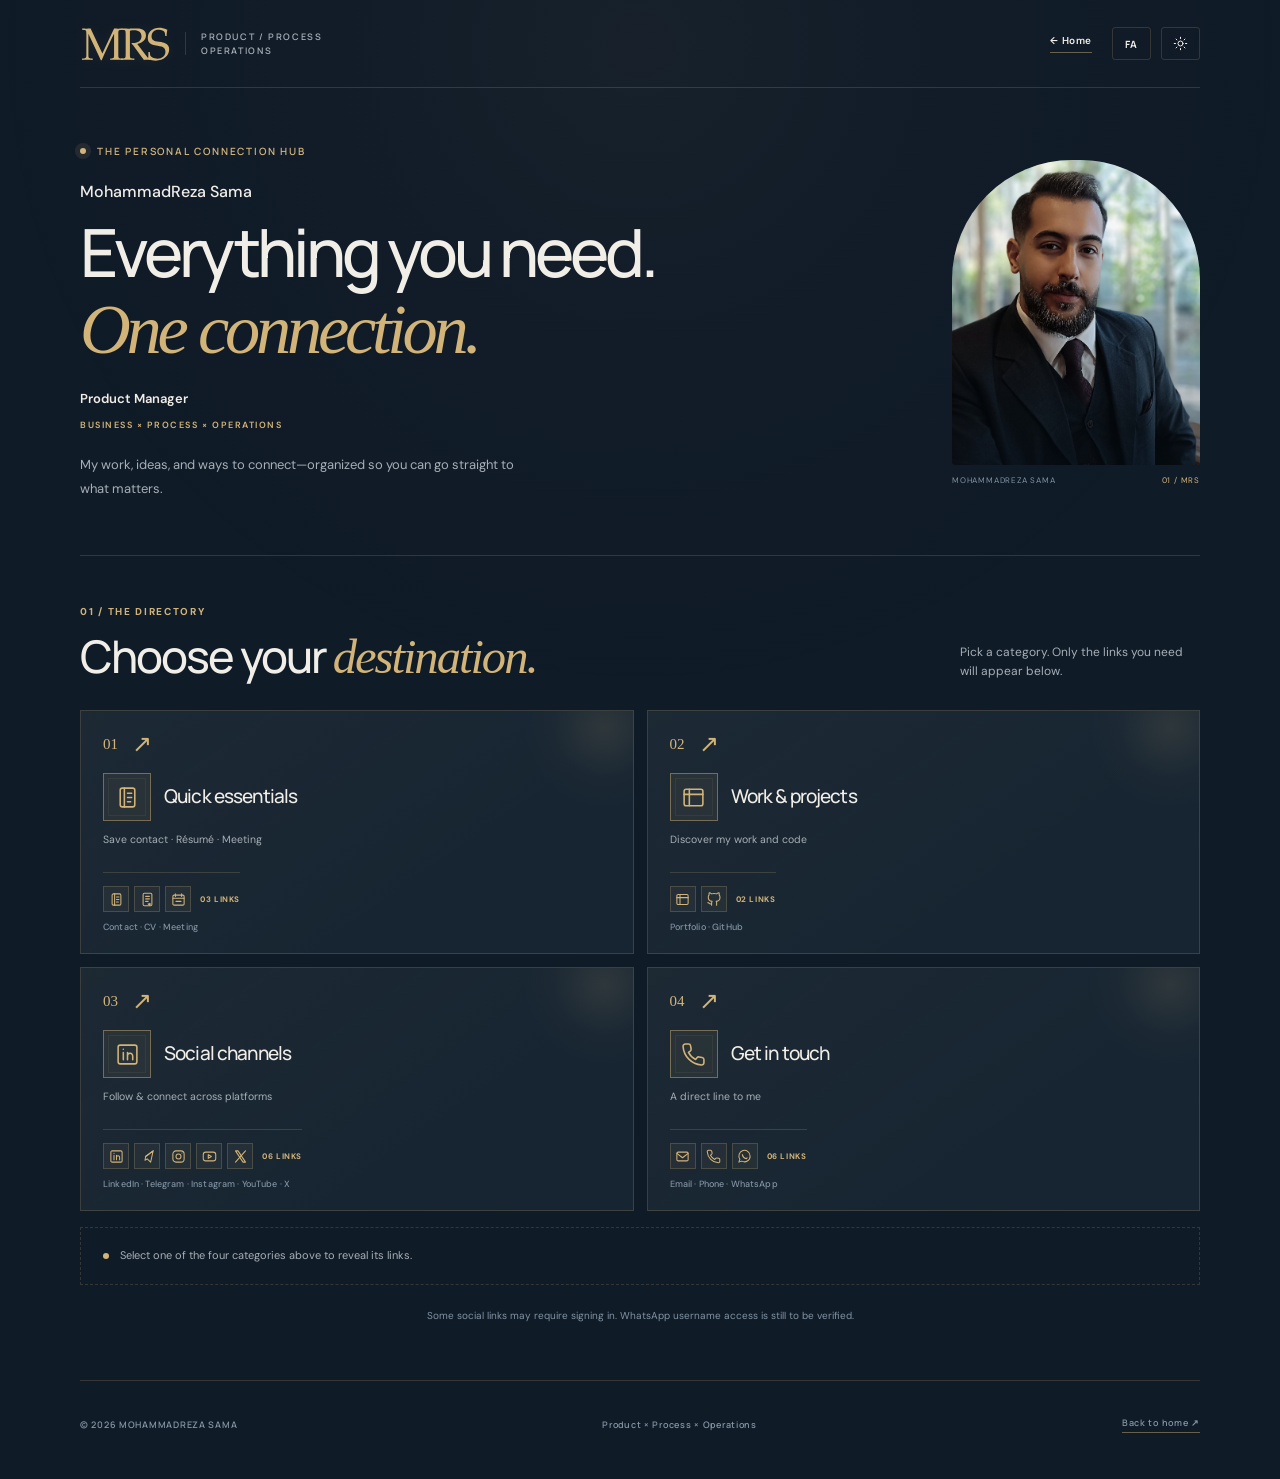
==== links/index.html @ 8475ebc2 "Keep contact directory at /links and route portfolio button to /portfolio/" ====
<!doctype html>
<html lang="en" dir="ltr">
<head>
  <meta charset="utf-8">
  <meta name="viewport" content="width=device-width, initial-scale=1">
  <meta name="theme-color" content="#101b28">
  <meta name="description" content="MohammadReza Sama — Product Manager. A considered place to connect, explore projects, and find my channels.">
  <meta property="og:type" content="website">
  <meta property="og:title" content="MohammadReza Sama — Connect">
  <meta property="og:description" content="Product Manager · Business × Process × Operations">
  <meta property="og:image" content="https://mxowl.github.io/portrait.jpg">
  <title>MohammadReza Sama — Connect</title>
  <link rel="icon" type="image/svg+xml" href="../favicon.svg">
  <link rel="preconnect" href="https://fonts.googleapis.com">
  <link rel="preconnect" href="https://fonts.gstatic.com" crossorigin>
  <link href="https://fonts.googleapis.com/css2?family=DM+Sans:wght@400;500;600;700&family=Manrope:wght@400;500;600;700;800&family=Vazirmatn:wght@400;500;600;700&display=swap" rel="stylesheet">
  <style>
    :root {
      --bg:#101b28;--surface:#172532;--raised:#1c2d3b;--ink:#f1eee7;
      --muted:#a6afb7;--subtle:#8293a2;--gold:#d3b478;--gold-bright:#f0d39c;
      --line:rgba(211,180,120,.19);--line-strong:rgba(211,180,120,.46);
      --shadow:0 35px 90px rgba(0,0,0,.31);
      color-scheme:dark;
    }
    html[data-theme="light"] {
      --bg:#f2eee5;--surface:#f9f7f1;--raised:#fffdf8;--ink:#202e3a;
      --muted:#617080;--subtle:#75818c;--gold:#9e7639;--gold-bright:#765522;
      --line:rgba(70,58,39,.15);--line-strong:rgba(111,82,42,.45);
      --shadow:0 25px 75px rgba(30,35,40,.10);
      color-scheme:light;
    }
    *,*::before,*::after{box-sizing:border-box}
    html{scroll-behavior:smooth}
    body{margin:0;background:var(--bg);color:var(--ink);font-family:"DM Sans",Arial,sans-serif;min-height:100vh;-webkit-font-smoothing:antialiased}
    button{font:inherit}
    button:focus-visible,a:focus-visible{outline:2px solid var(--gold);outline-offset:4px}
    button{-webkit-tap-highlight-color:transparent}
    a{color:inherit}
    ::selection{background:var(--gold);color:var(--bg)}
    .world{position:relative;min-height:100vh;padding:42px 20px 44px;overflow:hidden;isolation:isolate}
    .world::before{content:"";position:absolute;z-index:-2;top:-620px;left:50%;transform:translateX(-50%);width:1350px;height:1350px;border-radius:50%;background:radial-gradient(circle,rgba(211,180,120,.09) 0%,rgba(211,180,120,.028) 28%,transparent 68%);pointer-events:none}
    .world::after{content:"";position:absolute;z-index:-1;top:0;inset-inline:0;height:720px;pointer-events:none;background:linear-gradient(90deg,transparent calc(50% - 430px),var(--line) calc(50% - 430px),transparent calc(50% - 429px),transparent calc(50% + 429px),var(--line) calc(50% + 430px),transparent calc(50% + 431px));opacity:.55}
    .frame{width:min(100%,510px);margin:0 auto}
    .topline{display:flex;align-items:center;justify-content:space-between;min-height:44px;margin-bottom:28px}
    .mark{display:inline-flex;align-items:center;gap:11px;text-decoration:none}
    .mark img{width:74px;height:36px;object-fit:contain;object-position:left center;filter:drop-shadow(0 1px 6px rgba(211,180,120,.09))}
    .mark .divider{height:20px;width:1px;background:var(--line-strong)}
    .mark .descriptor{font:700 9px/1.5 "Manrope",sans-serif;letter-spacing:.18em;color:var(--muted);white-space:nowrap}
    .controls{display:flex;gap:7px;align-items:center}
    .control{border:1px solid var(--line);border-radius:999px;background:var(--surface);color:var(--ink);height:33px;min-width:41px;padding:0 11px;font:700 10px "Manrope",sans-serif;letter-spacing:.03em;cursor:pointer;transition:border-color .2s,transform .2s}
    .control:hover{border-color:var(--line-strong);transform:translateY(-1px)}
    .control svg{display:block;margin:auto}
    .hero{position:relative;text-align:center;border:1px solid var(--line);border-radius:20px 20px 4px 4px;padding:35px 26px 31px;background:linear-gradient(145deg,rgba(211,180,120,.07),transparent 52%),var(--surface);box-shadow:var(--shadow);overflow:hidden}
    .hero::before,.hero::after{content:"";position:absolute;top:20px;width:18px;height:18px;border-top:1px solid var(--line-strong)}
    .hero::before{left:20px;border-left:1px solid var(--line-strong)}
    .hero::after{right:20px;border-right:1px solid var(--line-strong)}
    .portrait-outer{width:100px;height:111px;padding:4px;border:1px solid var(--line-strong);border-radius:52px 52px 9px 9px;margin:0 auto 20px;position:relative}
    .portrait-outer::after{content:"";position:absolute;inset:-9px;border-radius:58px 58px 15px 15px;border:1px solid rgba(211,180,120,.09);pointer-events:none}
    .portrait{display:block;width:100%;height:100%;border-radius:48px 48px 6px 6px;object-fit:cover;object-position:50% 29%;background:#25323b}
    .eyebrow{color:var(--gold);letter-spacing:.24em;font:700 9px "Manrope",sans-serif;text-transform:uppercase;margin:0 0 10px}
    h1{font:600 clamp(25px,5.8vw,32px)/1.25 "Manrope",sans-serif;letter-spacing:-.052em;margin:0;overflow-wrap:anywhere}
    .role{font:600 12px "Manrope",sans-serif;color:var(--gold);letter-spacing:.04em;margin:9px 0 14px}
    .signature{color:var(--muted);font:600 9px "Manrope",sans-serif;letter-spacing:.16em;text-transform:uppercase;margin:0}
    .hero-line{width:46px;height:1px;background:var(--gold);opacity:.8;margin:24px auto 17px}
    .intro{margin:0 auto;max-width:330px;font-size:12px;line-height:1.8;color:var(--muted)}
    .meta{display:flex;align-items:center;justify-content:center;gap:8px;color:var(--subtle);font:600 9px "Manrope",sans-serif;letter-spacing:.13em;text-transform:uppercase;margin:20px 0 0}
    .meta .dot{width:5px;height:5px;border-radius:50%;background:var(--gold)}
    .links-area{padding-top:22px}
    .section{margin-top:23px}
    .section-head{display:flex;align-items:center;gap:13px;margin:0 0 13px}
    .section-index{font:700 10px "Manrope",sans-serif;color:var(--gold);letter-spacing:.1em}
    .section-label{font:700 10px "Manrope",sans-serif;letter-spacing:.18em;text-transform:uppercase;color:var(--muted);white-space:nowrap}
    .section-head::after{content:"";height:1px;background:var(--line);flex:1}
    .stack{display:grid;gap:9px}
    .link-card{width:100%;border:1px solid var(--line);background:var(--surface);color:var(--ink);display:flex;align-items:center;gap:13px;text-align:left;min-height:72px;padding:13px 16px;border-radius:9px;cursor:pointer;position:relative;transition:transform .22s,border-color .22s,background .22s,box-shadow .22s}
    .link-card:hover{transform:translateY(-2px);border-color:var(--line-strong);background:var(--raised);box-shadow:0 8px 22px rgba(0,0,0,.1)}
    .link-card:active{transform:translateY(0)}
    .link-card.primary{border-color:var(--line-strong);background:linear-gradient(90deg,rgba(211,180,120,.095),transparent 70%),var(--surface)}
    .icon-well{flex:0 0 41px;width:41px;height:41px;display:grid;place-items:center;border-radius:9px;border:1px solid var(--line);color:var(--gold);background:rgba(211,180,120,.035)}
    .icon-well svg{width:20px;height:20px;stroke:currentColor;fill:none;stroke-width:1.7;stroke-linecap:round;stroke-linejoin:round}
    .link-copy{display:flex;flex-direction:column;align-items:flex-start;min-width:0;gap:4px;flex:1}
    .link-title{font:650 13px "Manrope",sans-serif;letter-spacing:-.01em}
    .link-subtitle{font-size:10px;line-height:1.3;color:var(--subtle)}
    .link-tail{display:flex;gap:8px;align-items:center;color:var(--gold);flex-shrink:0}
    .pending{font:700 8px "Manrope",sans-serif;letter-spacing:.10em;color:var(--subtle);text-transform:uppercase}
    .arr{font-size:19px;line-height:1;font-weight:400;opacity:.75}
    .note{padding:19px 16px 0;text-align:center;color:var(--subtle);font-size:10px;line-height:1.8}
    .note b{color:var(--gold);font-weight:600}
    footer{margin-top:30px;display:flex;align-items:center;justify-content:center;gap:11px;text-align:center;color:var(--subtle);font:600 9px "Manrope",sans-serif;letter-spacing:.08em}
    footer::before,footer::after{content:"";height:1px;background:var(--line);width:36px}
    .toast{position:fixed;z-index:20;bottom:22px;left:50%;transform:translate(-50%,20px);opacity:0;pointer-events:none;border:1px solid var(--line-strong);border-radius:12px;background:var(--raised);color:var(--ink);padding:14px 19px;box-shadow:var(--shadow);font-size:12px;max-width:min(90vw,390px);text-align:center;transition:opacity .22s,transform .22s}
    .toast.show{opacity:1;transform:translate(-50%,0)}
    html[dir="rtl"] body{font-family:"Vazirmatn",Tahoma,sans-serif}
    html[dir="rtl"] h1,html[dir="rtl"] .link-title,html[dir="rtl"] .role{font-family:"Vazirmatn",Tahoma,sans-serif;letter-spacing:0}
    html[dir="rtl"] .link-card{text-align:right}
    html[dir="rtl"] .link-copy{align-items:flex-start}
    html[dir="rtl"] .signature,html[dir="rtl"] .eyebrow{direction:ltr}
    html[dir="rtl"] .link-subtitle{font-family:"Vazirmatn",Tahoma,sans-serif}
    html[dir="rtl"] .mark img{object-position:right center}

    /* Quick actions: native accessible dialogs, matching the original visual system */
    .modal{border:1px solid var(--line-strong);border-radius:18px;background:var(--surface);color:var(--ink);padding:0;width:min(94vw,440px);box-shadow:var(--shadow);max-height:min(92vh,760px);overflow:auto}
    .modal::backdrop{background:rgba(4,10,16,.73);backdrop-filter:blur(6px)}
    .modal-inner{padding:26px}
    .modal-head{display:flex;align-items:start;justify-content:space-between;gap:12px;margin-bottom:10px}
    .modal h2{font:600 22px/1.2 "Manrope",sans-serif;letter-spacing:-.035em;margin:0}
    .modal-sub{color:var(--muted);font-size:12px;line-height:1.7;margin:8px 0 20px}
    .modal-close{width:31px;height:31px;border:1px solid var(--line);background:var(--raised);color:var(--ink);font-size:20px;border-radius:50%;cursor:pointer;display:grid;place-items:center}
    .download-option{display:flex;justify-content:space-between;align-items:center;gap:12px;padding:16px 17px;border:1px solid var(--line);background:var(--raised);border-radius:10px;color:var(--ink);text-decoration:none;font-size:13px;font-weight:600;margin:10px 0}
    .download-option:hover{border-color:var(--line-strong)}
    .download-option span{color:var(--gold);font-size:20px}
    .request-form{display:grid;gap:14px}
    .form-field{display:grid;gap:6px}
    .form-field label{font-size:11px;color:var(--muted);font-weight:600}
    .form-field input,.form-field textarea{font:inherit;font-size:13px;color:var(--ink);background:var(--raised);border:1px solid var(--line);border-radius:9px;padding:12px;outline:none;width:100%}
    .form-field input:focus,.form-field textarea:focus{border-color:var(--line-strong)}
    .form-field textarea{resize:vertical;min-height:80px}
    .form-field input::placeholder,.form-field textarea::placeholder{color:var(--subtle);opacity:.75}
    .request-submit{display:flex;align-items:center;justify-content:center;gap:8px;min-height:46px;background:var(--gold);color:#101b28;border:0;border-radius:9px;font:700 12px "Manrope",sans-serif;cursor:pointer}
    .request-submit:hover{background:var(--gold-bright)}
    .modal-note{color:var(--subtle);font-size:10px;line-height:1.7;margin:12px 0 0}
    html[dir="rtl"] .modal h2,html[dir="rtl"] .request-submit{font-family:"Vazirmatn",Tahoma,sans-serif}
    html[dir="rtl"] .form-field input,html[dir="rtl"] .form-field textarea{font-family:"Vazirmatn",Tahoma,sans-serif}

    @media (max-width:540px){
      .world{padding:22px 15px 30px}
      .topline{margin-bottom:20px}
      .mark img{width:62px}
      .mark .descriptor{font-size:8px}
      .hero{padding:33px 17px 28px}
      .link-card{padding:12px 13px;min-height:70px}
      .link-tail{gap:5px}
      .pending{font-size:7px}
      .world::after{display:none}
    }
    @media (prefers-reduced-motion:reduce){
      *,*::before,*::after{animation:none!important;transition:none!important;scroll-behavior:auto!important}
    }

    /* MRS 02 — portfolio-aligned editorial layout */
    :root{--serif:Georgia,"Times New Roman",serif}
    html{scroll-padding-top:24px}
    .world{min-height:100vh;padding:0 32px 30px;overflow:visible;background:var(--bg)}
    .world::before{position:fixed;top:-680px;width:1450px;height:1450px;opacity:.45}
    .world::after{display:none}
    .frame{width:min(100%,1120px);margin:auto}
    .topline{height:88px;border-bottom:1px solid var(--line);margin:0;display:flex;align-items:center;gap:15px}
    .mark{gap:15px}
    .mark img{width:90px;height:43px}
    .mark .divider{height:23px;background:var(--line)}
    .mark .descriptor{font-size:9px;letter-spacing:.18em;line-height:1.5;font-weight:600}
    .top-actions{display:flex;align-items:center;gap:20px;margin-inline-start:auto}
    .back-link{font:600 10px "DM Sans",sans-serif;letter-spacing:.06em;text-decoration:none;border-bottom:1px solid var(--line-strong);padding-bottom:5px;transition:color .2s}
    .back-link:hover{color:var(--gold)}
    .controls{gap:10px}
    .control{border-radius:3px;background:transparent;height:33px;min-width:39px}
    .hero{border:0;border-bottom:1px solid var(--line);box-shadow:none;border-radius:0;background:transparent;padding:56px 0 55px;display:grid;grid-template-columns:minmax(0,1fr) 248px;gap:8%;align-items:center;text-align:start;overflow:visible;position:relative}
    .hero::before,.hero::after{display:none}
    .hero-copy{min-width:0}
    .hero .eyebrow{display:flex;align-items:center;gap:11px;margin:0 0 23px;letter-spacing:.18em;font-weight:600;font-size:10px}
    .hero .eyebrow:before{content:"";width:6px;height:6px;border-radius:50%;background:var(--gold);box-shadow:0 0 0 5px rgba(211,180,120,.10)}
    .hero-name{font:500 16px/1.4 "DM Sans",sans-serif;color:var(--ink);margin:0 0 12px}
    .hero h1{font:500 clamp(42px,5.2vw,70px)/1.1 "Manrope",sans-serif;letter-spacing:-.06em;max-width:750px;margin:0}
    .hero h1 span,.hero h1 em{display:block}
    .hero h1 em{font:400 italic clamp(43px,5.5vw,74px)/1.12 var(--serif);letter-spacing:-.06em;color:var(--gold);margin-top:1px}
    .hero .role{font:600 13px "DM Sans",sans-serif;letter-spacing:0;color:var(--ink);margin:22px 0 12px}
    .hero .signature{font:600 9px "DM Sans",sans-serif;letter-spacing:.17em;color:var(--gold);margin:0}
    .hero .intro{font-size:13px;line-height:1.8;margin:22px 0 0;max-width:445px;color:var(--muted)}
    .hero .meta,.hero-line{display:none}
    .hero-picture{position:relative;width:248px;margin:0;align-self:center}
    .hero-picture .portrait-frame{height:305px;width:100%;border-radius:120px 120px 3px 3px;overflow:hidden;position:relative;background:#243340}
    .hero-picture .portrait{width:100%;height:100%;border-radius:0;object-fit:cover;object-position:50% 32%;filter:saturate(.65)}
    .hero-picture .portrait-frame::after{content:"";position:absolute;inset:0;background:linear-gradient(to bottom,transparent 55%,rgba(7,17,27,.48))}
    .hero-caption{display:flex;justify-content:space-between;align-items:center;gap:8px;font-size:8px;color:var(--subtle);margin-top:10px;letter-spacing:.1em}
    .hero-caption span:last-child{color:var(--gold)}
    .directory-top{display:flex;align-items:end;justify-content:space-between;gap:20px;padding-top:49px;padding-bottom:25px}
    .directory-kicker{font:700 10px "DM Sans",sans-serif;letter-spacing:.17em;color:var(--gold);margin:0 0 11px}
    .directory-title{font:500 clamp(29px,3.6vw,45px)/1.1 "Manrope",sans-serif;letter-spacing:-.045em;margin:0}
    .directory-title em{font:400 italic 1.08em var(--serif);color:var(--gold)}
    .directory-help{font-size:12px;line-height:1.65;margin:0 0 3px;max-width:240px;color:var(--muted)}
    .category-grid{display:grid;grid-template-columns:repeat(2,minmax(0,1fr));gap:13px}
    .category-card{background:var(--surface);color:var(--ink);border:1px solid var(--line);padding:24px 24px 21px;text-align:start;cursor:pointer;min-width:0;min-height:142px;position:relative;display:flex;flex-direction:column;justify-content:space-between;transition:background .2s,border-color .2s,transform .2s}
    .category-card:hover{border-color:var(--line-strong);transform:translateY(-2px)}
    .category-card[aria-expanded="true"]{border-color:var(--gold);background:linear-gradient(115deg,rgba(211,180,120,.09),transparent 80%),var(--surface)}
    .category-card::after{content:"";position:absolute;bottom:0;inset-inline-start:0;width:0;height:2px;background:var(--gold);transition:width .24s}
    .category-card:hover::after,.category-card[aria-expanded="true"]::after{width:100%}
    .category-top{display:flex;align-items:center;justify-content:space-between;gap:14px}
    .category-number{font:500 15px var(--serif);color:var(--gold)}
    .category-arrow{font:400 24px var(--serif);color:var(--gold);line-height:1;transition:transform .2s}
    .category-card[aria-expanded="true"] .category-arrow{transform:rotate(45deg)}
    .category-name{display:block;font:500 22px/1.3 "Manrope",sans-serif;letter-spacing:-.045em;margin-top:15px}
    .category-bottom{display:flex;align-items:center;justify-content:space-between;gap:10px;margin-top:8px}
    .category-desc{font-size:11px;color:var(--muted);line-height:1.5}
    .category-count{font:700 9px "DM Sans",sans-serif;white-space:nowrap;color:var(--gold);letter-spacing:.08em}
    .links-area{padding:0;scroll-margin-top:16px}
    .selection-placeholder{margin-top:16px;padding:19px 22px;border:1px dashed var(--line);display:flex;gap:11px;align-items:center;color:var(--muted);font-size:11px;line-height:1.6}
    .selection-placeholder i{width:6px;height:6px;flex:none;background:var(--gold);border-radius:50%}
    .open-section{animation:sectionRise .28s ease both;border:1px solid var(--line-strong);margin-top:16px;background:var(--surface);padding:28px 30px 30px}
    .open-section-head{display:flex;align-items:center;justify-content:space-between;gap:15px;padding-bottom:20px;margin-bottom:18px;border-bottom:1px solid var(--line)}
    .open-section-kicker{font:600 9px "DM Sans",sans-serif;letter-spacing:.2em;color:var(--gold);margin:0 0 8px}
    .open-section-title{font:500 26px/1.25 "Manrope",sans-serif;letter-spacing:-.04em;margin:0}
    .open-section-count{font-size:10px;color:var(--muted);white-space:nowrap}
    .stack{display:grid;grid-template-columns:repeat(2,minmax(0,1fr));gap:9px}
    .link-card{min-height:70px;background:var(--bg);border-color:var(--line);border-radius:0;padding:13px 15px}
    .link-card:hover{background:var(--raised)}
    .link-card.primary{background:linear-gradient(95deg,rgba(211,180,120,.11),transparent 78%),var(--bg)}
    .icon-well{width:36px;height:36px;flex-basis:36px;border-radius:0;background:transparent}
    .icon-well svg{width:18px;height:18px}
    .link-title{font-size:12px;line-height:1.4;overflow-wrap:anywhere}
    .link-subtitle{font-size:10px;overflow-wrap:anywhere}
    .link-tail .pending{display:none}
    .link-tail .arr{font-size:20px}
    .note{padding:22px 0 0;max-width:530px;margin:0 auto;text-align:center;font-size:10px}
    footer{padding:35px 0 16px;border-top:1px solid var(--line);margin-top:55px;justify-content:space-between;font-size:9px}
    footer::before,footer::after{display:none}
    footer a{text-decoration:none;border-bottom:1px solid var(--line-strong);padding-bottom:3px}
    @keyframes sectionRise{from{opacity:.35;transform:translateY(9px)}to{opacity:1;transform:translateY(0)}}
    html[dir="rtl"] .hero,html[dir="rtl"] .category-card,html[dir="rtl"] .link-card{text-align:start}
    html[dir="rtl"] .hero h1,html[dir="rtl"] .category-name,html[dir="rtl"] .directory-title,html[dir="rtl"] .open-section-title{font-family:"Vazirmatn",Tahoma,sans-serif;letter-spacing:0}
    html[dir="rtl"] .hero h1 em,html[dir="rtl"] .directory-title em{font-style:normal;font-family:"Vazirmatn",Tahoma,sans-serif}
    html[dir="rtl"] .hero-name{font-family:"DM Sans",Arial,sans-serif}
    html[dir="rtl"] .category-card{text-align:right}
    @media(max-width:820px){
      .world{padding-inline:24px}
      .hero{grid-template-columns:minmax(0,1fr) 205px;gap:30px}
      .hero-picture{width:205px}
      .hero-picture .portrait-frame{height:258px}
      .hero h1{font-size:48px}
      .hero h1 em{font-size:50px}
      .category-card{min-height:140px;padding:20px}
      .directory-top{padding-top:38px}
    }
    @media(max-width:600px){
      .world{padding:0 18px 22px}
      .topline{height:70px;gap:8px}
      .mark{gap:9px}
      .mark img{width:68px;height:34px}
      .mark .divider{height:19px}
      .mark .descriptor{font-size:7px}
      .top-actions{gap:10px}
      .back-link{font-size:9px;max-width:78px;text-align:end;line-height:1.5}
      .controls{gap:6px}
      .control{height:31px;min-width:32px;padding:0 6px;font-size:9px}
      .hero{padding:36px 0 31px;grid-template-columns:minmax(0,1fr) 115px;gap:18px;align-items:center}
      .hero-picture{width:115px}
      .hero-picture .portrait-frame{height:153px;border-radius:60px 60px 2px 2px}
      .hero-caption{display:none}
      .hero .eyebrow{font-size:8px;letter-spacing:.1em;margin-bottom:13px}
      .hero-name{font-size:12px;letter-spacing:-.02em;margin-bottom:11px;overflow-wrap:anywhere}
      .hero h1{font-size:clamp(26px,6.9vw,38px);line-height:1.18;letter-spacing:-.055em}
      .hero h1 em{font-size:clamp(27px,7vw,39px);line-height:1.15}
      .hero .role{font-size:11px;margin:15px 0 9px}
      .hero .signature{font-size:8px;line-height:1.7;letter-spacing:.075em}
      .hero .intro{font-size:11px;line-height:1.6;margin-top:12px}
      .directory-top{padding-top:30px;padding-bottom:18px;display:block}
      .directory-title{font-size:30px}
      .directory-help{max-width:none;margin-top:10px;font-size:11px}
      .category-grid{gap:9px}
      .category-card{min-height:127px;padding:14px 13px 15px}
      .category-name{font-size:16px;line-height:1.45;letter-spacing:-.035em;margin-top:12px}
      .category-desc{font-size:9px;line-height:1.5}
      .category-count{font-size:8px}
      .category-number{font-size:13px}
      .category-arrow{font-size:21px}
      .category-bottom{align-items:end}
      .open-section{padding:19px 13px 15px}
      .open-section-head{padding-bottom:15px;margin-bottom:13px}
      .open-section-title{font-size:21px}
      .stack{grid-template-columns:1fr;gap:8px}
      .link-card{min-height:64px;padding:10px 11px;gap:11px}
      .icon-well{width:36px;flex-basis:36px}
      .link-title{font-size:11.5px}
      .link-subtitle{font-size:9.5px}
      footer{margin-top:30px;padding-top:24px;gap:10px;flex-wrap:wrap}
    }
    @media(max-width:355px){
      .hero{grid-template-columns:minmax(0,1fr) 90px;gap:10px}
      .hero-picture{width:90px}
      .hero-picture .portrait-frame{height:126px}
      .hero h1,.hero h1 em{font-size:25px}
      .mark .descriptor{display:none}
      .mark .divider{display:none}
      .category-card{padding:11px}
      .category-name{font-size:14px}
    }
    @media(prefers-reduced-motion:reduce){.open-section{animation:none}}

    /* Distinct category identities — illustrated hero glyph + recognizable platform glyphs */
    .category-card{
      min-height:244px;
      padding:21px 22px 19px;
      display:flex;
      justify-content:flex-start;
      gap:0;
      isolation:isolate;
      overflow:hidden;
      background:linear-gradient(145deg,rgba(211,180,120,.033),transparent 68%),var(--surface);
    }
    .category-card::before{
      content:"";position:absolute;z-index:-1;
      top:-66px;inset-inline-end:-54px;width:165px;height:165px;border-radius:50%;
      background:radial-gradient(circle,rgba(211,180,120,.12),rgba(211,180,120,.025) 43%,transparent 70%);
      pointer-events:none;
    }
    .category-card[aria-expanded="true"]{
      box-shadow:inset 0 0 0 1px rgba(211,180,120,.12);
    }
    .category-top{flex:none;align-items:center}
    .category-identity{display:flex;align-items:center;gap:13px;margin-top:17px;min-width:0}
    .category-feature-icon{
      display:grid;place-items:center;flex:0 0 48px;width:48px;height:48px;
      border:1px solid var(--line-strong);background:rgba(211,180,120,.07);
      color:var(--gold);position:relative;
      transition:transform .28s,background .28s;
    }
    .category-feature-icon::after{
      content:"";position:absolute;inset:4px;border:1px solid rgba(211,180,120,.075);
      pointer-events:none;
    }
    .category-feature-icon svg{width:25px;height:25px;display:block}
    .category-card:hover .category-feature-icon,
    .category-card[aria-expanded="true"] .category-feature-icon{
      transform:translateY(-2px);background:rgba(211,180,120,.13);
    }
    .category-name{margin:0;font-size:19px;line-height:1.36;min-width:0}
    .category-desc{
      display:block;font-size:10.5px;line-height:1.5;margin:11px 0 0;min-height:30px;
    }
    .category-bottom{
      border-top:1px solid var(--line);padding-top:13px;margin-top:auto;gap:9px;align-items:center;
    }
    .category-preview-strip{display:flex;align-items:center;gap:5px;flex-wrap:nowrap;min-width:0}
    .category-preview-logo{
      display:grid;place-items:center;flex:0 0 26px;width:26px;height:26px;
      color:var(--gold);background:rgba(211,180,120,.055);
      border:1px solid rgba(211,180,120,.22);
      transition:background .2s,transform .2s,border-color .2s;
    }
    .category-preview-logo svg{width:15px;height:15px;display:block}
    .category-card:hover .category-preview-logo{
      background:rgba(211,180,120,.10);border-color:rgba(211,180,120,.36);
    }
    .category-count{font:700 8px "DM Sans",sans-serif;letter-spacing:.08em;text-align:end;white-space:nowrap}
    .category-preview-names{
      display:block;margin-top:9px;color:var(--subtle);font:500 9px/1.45 "DM Sans",sans-serif;
      letter-spacing:.015em;min-height:13px;
    }
    html[dir="rtl"] .category-preview-names{font-family:"Vazirmatn",Tahoma,sans-serif;letter-spacing:0}
    @media(max-width:820px){
      .category-card{min-height:239px;padding:19px 18px}
      .category-identity{gap:10px;margin-top:14px}
      .category-feature-icon{flex-basis:43px;width:43px;height:43px}
      .category-feature-icon svg{width:23px;height:23px}
      .category-name{font-size:18px}
    }
    @media(max-width:600px){
      .category-card{min-height:254px;padding:14px 12px 13px}
      .category-identity{display:block;margin-top:13px}
      .category-feature-icon{width:37px;height:37px;flex-basis:37px}
      .category-feature-icon svg{width:20px;height:20px}
      .category-name{display:block;margin-top:10px;font-size:16px;line-height:1.35}
      .category-desc{font-size:9px;line-height:1.45;margin-top:7px;min-height:30px}
      .category-bottom{margin-top:auto;padding-top:11px;gap:4px;align-items:start;flex-direction:column}
      .category-preview-strip{gap:4px;max-width:100%}
      .category-preview-logo{flex-basis:21px;width:21px;height:21px}
      .category-preview-logo svg{width:13px;height:13px}
      .category-count{font-size:7px;white-space:nowrap}
      .category-preview-names{font-size:8px;line-height:1.45;margin-top:6px;min-height:23px}
    }
    @media(max-width:355px){
      .category-card{padding:12px 9px;min-height:256px}
      .category-name{font-size:14px}
      .category-preview-logo{flex-basis:19px;width:19px;height:19px}
      .category-preview-logo svg{width:12px;height:12px}
      .category-preview-strip{gap:3px}
      .category-preview-names{font-size:7.5px}
    }

  </style>
</head>
<body>

<div class="world">
  <div class="frame">
    <header class="topline">
      <div class="mark" aria-label="MRS identity">
        <img src="../monogram.svg" alt="MRS" width="90" height="43">
        <span class="divider" aria-hidden="true"></span>
        <span class="descriptor">PRODUCT / PROCESS<br>OPERATIONS</span>
      </div>
      <div class="top-actions">
        <a class="back-link" href="../" data-en="← Home" data-fa="← صفحه اصلی">← Home</a>
        <div class="controls">
          <button class="control" id="language" type="button" aria-label="Switch language">FA</button>
          <button class="control" id="theme" type="button" aria-label="Switch appearance">
            <svg id="theme-icon" width="15" height="15" viewBox="0 0 24 24" stroke="currentColor" stroke-width="1.6" fill="none" stroke-linecap="round" stroke-linejoin="round" aria-hidden="true"><circle cx="12" cy="12" r="4"/><path d="M12 2v2m0 16v2M4.9 4.9l1.4 1.4m11.4 11.4 1.4 1.4M2 12h2m16 0h2M4.9 19.1l1.4-1.4M17.7 6.3l1.4-1.4"/></svg>
          </button>
        </div>
      </div>
    </header>

    <main id="main">
      <section class="hero" aria-labelledby="headline">
        <div class="hero-copy">
          <p class="eyebrow" data-en="THE PERSONAL CONNECTION HUB" data-fa="درگاه ارتباطی شخصی">THE PERSONAL CONNECTION HUB</p>
          <p class="hero-name" dir="ltr">MohammadReza Sama</p>
          <h1 id="headline">
            <span data-en="Everything you need." data-fa="همه مسیرها،">Everything you need.</span>
            <em data-en="One connection." data-fa="در یک نقطه.">One connection.</em>
          </h1>
          <p class="role" dir="ltr">Product Manager</p>
          <p class="signature" dir="ltr">BUSINESS × PROCESS × OPERATIONS</p>
          <p class="intro" data-en="My work, ideas, and ways to connect—organized so you can go straight to what matters." data-fa="کارها، ایده‌ها و راه‌های ارتباطی من؛ مرتب و دسته‌بندی‌شده تا مستقیم به چیزی برسی که دنبالش هستی.">My work, ideas, and ways to connect—organized so you can go straight to what matters.</p>
        </div>
        <figure class="hero-picture">
          <div class="portrait-frame"><img class="portrait" src="../portrait.jpg" alt="MohammadReza Sama" width="248" height="305"></div>
          <figcaption class="hero-caption"><span>MOHAMMADREZA SAMA</span><span>01 / MRS</span></figcaption>
        </figure>
      </section>

      <section class="directory" aria-labelledby="directory-title">
        <div class="directory-top">
          <div>
            <p class="directory-kicker" data-en="01 / THE DIRECTORY" data-fa="۰۱ / فهرست ارتباطات">01 / THE DIRECTORY</p>
            <h2 id="directory-title" class="directory-title"><span data-en="Choose your" data-fa="مسیر دلخواهت را">Choose your</span> <em data-en="destination." data-fa="انتخاب کن.">destination.</em></h2>
          </div>
          <p class="directory-help" data-en="Pick a category. Only the links you need will appear below." data-fa="یکی از دسته‌ها را انتخاب کن؛ فقط لینک‌های همان بخش پایین نمایش داده می‌شوند.">Pick a category. Only the links you need will appear below.</p>
        </div>
        <nav id="category-nav" class="category-grid" aria-label="Link categories"></nav>
        <div class="links-area" id="link-groups" aria-live="polite"></div>
      </section>

      <p class="note" data-en="Some social links may require signing in. WhatsApp username access is still to be verified." data-fa="بعضی شبکه‌ها ممکن است نیاز به ورود داشته باشند. فعال‌بودن لینک نام کاربری واتساپ هنوز نیازمند تأیید است.">Some social links may require signing in. WhatsApp username access is still to be verified.</p>
    </main>

    <footer>
      <span dir="ltr">© 2026 MOHAMMADREZA SAMA</span>
      <span data-en="Product × Process × Operations" data-fa="محصول × فرآیند × عملیات">Product × Process × Operations</span>
      <a href="../" data-en="Back to home ↗" data-fa="بازگشت به خانه ↗">Back to home ↗</a>
    </footer>
  </div>
</div>

<dialog class="modal" id="resume-dialog" aria-labelledby="resume-title">
  <div class="modal-inner">
    <div class="modal-head">
      <h2 id="resume-title" data-en="Choose your résumé" data-fa="انتخاب رزومه">Choose your résumé</h2>
      <form method="dialog"><button class="modal-close" aria-label="Close" type="submit">×</button></form>
    </div>
    <p class="modal-sub" data-en="Select the language you prefer. Both files are PDFs from my portfolio." data-fa="زبان دلخواه را انتخاب کن. هر دو فایل PDF از پورتفولیوی من هستند.">Select the language you prefer. Both files are PDFs from my portfolio.</p>
    <a class="download-option" href="../resume-en.pdf" download="MohammadReza-Sama-Resume-EN.pdf"><span>English résumé · PDF</span><span aria-hidden="true">↓</span></a>
    <a class="download-option" href="../resume-fa.pdf" download="MohammadReza-Sama-Resume-FA.pdf"><span>رزومه فارسی · PDF</span><span aria-hidden="true">↓</span></a>
  </div>
</dialog>

<dialog class="modal" id="meeting-dialog" aria-labelledby="meeting-title">
  <div class="modal-inner">
    <div class="modal-head">
      <h2 id="meeting-title" data-en="Request a meeting" data-fa="درخواست جلسه">Request a meeting</h2>
      <form method="dialog"><button class="modal-close" aria-label="Close" type="submit">×</button></form>
    </div>
    <p class="modal-sub" data-en="Share a few details and I'll receive your request by email. This is not an instant booking." data-fa="چند مورد کوتاه را وارد کن تا درخواست از طریق ایمیل ارسال شود. این فرم رزرو قطعی نیست.">Share a few details and I'll receive your request by email. This is not an instant booking.</p>
    <form id="meeting-form" class="request-form">
      <div class="form-field">
        <label for="meeting-name" data-en="Your name *" data-fa="نام شما *">Your name *</label>
        <input id="meeting-name" name="name" type="text" autocomplete="name" maxlength="120" required>
      </div>
      <div class="form-field">
        <label for="meeting-email" data-en="Email address *" data-fa="آدرس ایمیل *">Email address *</label>
        <input id="meeting-email" name="email" type="email" autocomplete="email" maxlength="180" required>
      </div>
      <div class="form-field">
        <label for="meeting-time" data-en="Preferred time & time zone (optional)" data-fa="زمان و منطقه زمانی پیشنهادی (اختیاری)">Preferred time & time zone (optional)</label>
        <input id="meeting-time" name="time" type="text" maxlength="150" placeholder="e.g. Tuesday 15:00 — Tehran time">
      </div>
      <div class="form-field">
        <label for="meeting-purpose" data-en="What would you like to discuss? (optional)" data-fa="موضوع گفتگو چیست؟ (اختیاری)">What would you like to discuss? (optional)</label>
        <textarea id="meeting-purpose" name="purpose" maxlength="1200"></textarea>
      </div>
      <button class="request-submit" type="submit" data-en="Open email draft ↗" data-fa="باز کردن پیش‌نویس ایمیل ↗">Open email draft ↗</button>
    </form>
    <p class="modal-note" data-en="No information is saved on this website. Please send the email in your mail app to complete the request." data-fa="هیچ داده‌ای در این سایت ذخیره نمی‌شود. برای ثبت درخواست، ایمیل آماده‌شده را در برنامه ایمیلت ارسال کن.">No information is saved on this website. Please send the email in your mail app to complete the request.</p>
  </div>
</dialog>

<div class="toast" id="toast" role="status" aria-live="polite"></div>
<script>
(function () {
  "use strict";

  // Edit ONLY these values later. Empty strings intentionally mean "not connected".
  const destinations = {
    portfolio: "https://mxowl.github.io/portfolio/",
    linkedin: "https://www.linkedin.com/in/mohammadreza-samavatian-045bb0238",
    telegram: "https://t.me/mxowl",
    telegram2: "https://t.me/MohammadRezaSama",
    instagram: "https://www.instagram.com/mxowl/",
    youtube: "https://www.youtube.com/@mxowl1",
    github: "https://github.com/mxowl",
    x: "https://x.com/mxowl1",
    email: "mailto:mrezasmvt@gmail.com",
    email2: "mailto:mrezasama8@gmail.com",
    phone: "tel:+989109912311",
    phone2: "tel:+989024402129",
    phone3: "tel:+989037588008",
    whatsapp: "https://wa.me/Mxowl"
  };

  // Inline vector icons: no external icon libraries or tracking scripts.
  const icons = {
    contact: '<rect x="5" y="3" width="14" height="18" rx="2"/><path d="M9 3v18M12 8h4M12 12h4M12 16h3"/>',
    resume: '<rect x="5" y="2" width="14" height="20" rx="2"/><path d="M9 7h6M9 11h6M9 15h4M15 18v3m0 0-2-2m2 2 2-2"/>',
    calendar: '<rect x="3" y="5" width="18" height="16" rx="2"/><path d="M7 3v4m10-4v4M3 10h18m-13 5h8"/>',
        portfolio: '<rect x="3" y="4" width="18" height="16" rx="2"/><path d="M3 9h18M8 4v16"/>',
    linkedin: '<rect x="3" y="3" width="18" height="18" rx="2"/><path d="M8 10v7M8 7v.01M12 17v-7M12 13c0-2 5-4 5 1v3"/>',
    telegram: '<path d="m21 3-4 18-5.5-5.2L8 18l1-6 12-9Z"/><path d="m9 12 12-9"/>',
    instagram: '<rect x="3" y="3" width="18" height="18" rx="5"/><circle cx="12" cy="12" r="4"/><path d="M17.5 6.5h.01"/>',
    youtube: '<rect x="2" y="5" width="20" height="14" rx="4"/><path d="m10 9 5 3-5 3z"/>',
    github: '<path d="M9 19c-4 1-4-2-6-2m14 4v-3.7a3 3 0 0 0-.8-2.3c3-.3 6.2-1.5 6.2-6.8A5.3 5.3 0 0 0 21 4.5a5 5 0 0 0-.1-3.2S19.7 1 17 3a15 15 0 0 0-8 0C6.3 1 5.1 1.3 5.1 1.3A5 5 0 0 0 5 4.5a5.3 5.3 0 0 0-1.4 3.7c0 5.3 3.2 6.5 6.2 6.8A3 3 0 0 0 9 17.3V21"/>',
    email: '<rect x="3" y="5" width="18" height="14" rx="2"/><path d="m3 7 9 7 9-7"/>',
    phone: '<path d="M22 16.8v3a2.2 2.2 0 0 1-2.4 2.2A19 19 0 0 1 2 4.4 2.2 2.2 0 0 1 4.2 2h3a2 2 0 0 1 2 1.7l.5 3a2 2 0 0 1-.6 1.8L7.2 10a15 15 0 0 0 6.8 6.8l1.5-1.9a2 2 0 0 1 1.8-.6l3 .5a2 2 0 0 1 1.7 2Z"/>',
    whatsapp: '<path d="M21 11.5a9 9 0 0 1-13.3 7.9L3 21l1.6-4.7A9 9 0 1 1 21 11.5Z"/><path d="M8.5 9c.6 3.2 3.3 5.8 6.5 6.5l1.2-1.3"/>',
    x: '<path d="M4 3h4l12 18h-4z"/><path d="M20 3 4 21"/>'
  };

  const groups = [
    { number:"01", en:"Your essentials", fa:"دسترسی‌های کاربردی", links:[
      {key:"saveContact", icon:"contact", action:"contact", en:"Save My Contact", fa:"ذخیره مخاطب", subEn:"Add my details to your phone", subFa:"ذخیره اطلاعات تماس در گوشی", primary:true},
      {key:"getResume", icon:"resume", action:"resume", en:"Download Resume", fa:"دانلود رزومه", subEn:"English & Persian · PDF", subFa:"فارسی و انگلیسی · PDF"},
      {key:"requestMeeting", icon:"calendar", action:"meeting", en:"Request a Meeting", fa:"درخواست جلسه", subEn:"Send a meeting request by email", subFa:"ارسال درخواست جلسه از طریق ایمیل"}
    ]},
    { number:"02", en:"Explore", fa:"آشنایی بیشتر", links:[
      {key:"portfolio", en:"Portfolio & Projects", fa:"پورتفولیو و پروژه‌ها", subEn:"mxowl.github.io/portfolio/", subFa:"mxowl.github.io/portfolio/", primary:true},
      {key:"github", en:"GitHub", fa:"گیت‌هاب", subEn:"github.com/mxowl", subFa:"github.com/mxowl"}
    ]},
    { number:"03", en:"Follow", fa:"شبکه‌های اجتماعی", links:[
      {key:"linkedin", en:"LinkedIn", fa:"لینکدین", subEn:"Professional profile", subFa:"پروفایل حرفه‌ای"},
      {key:"telegram", en:"Telegram · @mxowl", fa:"تلگرام · @mxowl", subEn:"t.me/mxowl", subFa:"t.me/mxowl"},
      {key:"telegram2", icon:"telegram", en:"Telegram · @MohammadRezaSama", fa:"تلگرام · @MohammadRezaSama", subEn:"t.me/MohammadRezaSama", subFa:"t.me/MohammadRezaSama"},
      {key:"instagram", en:"Instagram · @mxowl", fa:"اینستاگرام · @mxowl", subEn:"instagram.com/mxowl", subFa:"instagram.com/mxowl"},
      {key:"youtube", en:"YouTube · @mxowl1", fa:"یوتیوب · @mxowl1", subEn:"youtube.com/@mxowl1", subFa:"youtube.com/@mxowl1"},
      {key:"x", en:"X / Twitter · @mxowl1", fa:"ایکس (توییتر) · @mxowl1", subEn:"x.com/mxowl1", subFa:"x.com/mxowl1"}
    ]},
    { number:"04", en:"Reach out", fa:"راه‌های تماس", links:[
      {key:"email", en:"Email · Primary", fa:"ایمیل اصلی", subEn:"mrezasmvt@gmail.com", subFa:"mrezasmvt@gmail.com"},
      {key:"email2", icon:"email", en:"Email · Alternative", fa:"ایمیل دوم", subEn:"mrezasama8@gmail.com", subFa:"mrezasama8@gmail.com"},
      {key:"phone", en:"Phone · 01", fa:"تلفن ۱", subEn:"+98 910 991 2311", subFa:"+98 910 991 2311"},
      {key:"phone2", icon:"phone", en:"Phone · 02", fa:"تلفن ۲", subEn:"+98 902 440 2129", subFa:"+98 902 440 2129"},
      {key:"phone3", icon:"phone", en:"Phone · 03", fa:"تلفن ۳", subEn:"+98 903 758 8008", subFa:"+98 903 758 8008"},
      {key:"whatsapp", en:"WhatsApp · Mxowl", fa:"واتساپ · Mxowl", subEn:"Username link · verify account", subFa:"لینک نام کاربری · نیازمند تأیید", requiresVerification:true}
    ]}
  ];


  const categoryDetails = [
    {
      slug:"essentials", en:"Quick essentials", fa:"ابزارهای کاربردی",
      descEn:"Save contact · Résumé · Meeting", descFa:"مخاطب · رزومه · جلسه",
      heroIcon:"contact", previewIcons:["contact","resume","calendar"],
      previewEn:"Contact · CV · Meeting", previewFa:"مخاطب · رزومه · جلسه"
    },
    {
      slug:"work", en:"Work & projects", fa:"کارها و پروژه‌ها",
      descEn:"Discover my work and code", descFa:"پروژه‌ها و تجربه‌های من",
      heroIcon:"portfolio", previewIcons:["portfolio","github"],
      previewEn:"Portfolio · GitHub", previewFa:"پورتفولیو · گیت‌هاب"
    },
    {
      slug:"social", en:"Social channels", fa:"شبکه‌های اجتماعی",
      descEn:"Follow & connect across platforms", descFa:"ارتباط در شبکه‌های اجتماعی",
      heroIcon:"linkedin", previewIcons:["linkedin","telegram","instagram","youtube","x"],
      previewEn:"LinkedIn · Telegram · Instagram · YouTube · X",
      previewFa:"لینکدین · تلگرام · اینستاگرام · یوتیوب · X"
    },
    {
      slug:"contact", en:"Get in touch", fa:"راه‌های تماس",
      descEn:"A direct line to me", descFa:"ارتباط مستقیم با من",
      heroIcon:"phone", previewIcons:["email","phone","whatsapp"],
      previewEn:"Email · Phone · WhatsApp", previewFa:"ایمیل · تلفن · واتساپ"
    }
  ];
  const initialSlug = window.location.hash.replace(/^#/, "");
  let activeCategory = categoryDetails.findIndex(function (d) { return d.slug === initialSlug; });
  if (activeCategory < 0) activeCategory = null;
  const navNode = document.getElementById("category-nav");

  const root = document.documentElement;
  const groupsNode = document.getElementById("link-groups");
  const languageButton = document.getElementById("language");
  const themeButton = document.getElementById("theme");
  const themeIcon = document.getElementById("theme-icon");
  const toast = document.getElementById("toast");
  const resumeDialog = document.getElementById("resume-dialog");
  const meetingDialog = document.getElementById("meeting-dialog");
  const meetingForm = document.getElementById("meeting-form");
  let toastHide;

  function readPreference(key, fallback) {
    try { return localStorage.getItem(key) || fallback; } catch (_) { return fallback; }
  }
  function savePreference(key, value) {
    try { localStorage.setItem(key, value); } catch (_) {}
  }

  let language = readPreference("mrs-links-language", "en") === "fa" ? "fa" : "en";
  let theme = readPreference("mrs-links-theme", "dark") === "light" ? "light" : "dark";

  function showToast(message) {
    clearTimeout(toastHide);
    toast.textContent = message;
    toast.classList.add("show");
    toastHide = setTimeout(function () { toast.classList.remove("show"); }, 2700);
  }

  function safeDestination(value) {
    if (typeof value !== "string" || !value.trim()) return "";
    const url = value.trim();
    if (/^(https?:\/\/|mailto:|tel:)/i.test(url)) return url;
    return "";
  }

  function makeLink(item) {
    const card = document.createElement("button");
    const url = item.action ? "" : safeDestination(destinations[item.key]);
    card.type = "button";
    card.className = "link-card" + (item.primary ? " primary" : "");
    card.setAttribute("aria-label", item[language === "fa" ? "fa" : "en"]);
    card.innerHTML = '<span class="icon-well" aria-hidden="true"><svg viewBox="0 0 24 24">' + icons[item.icon || item.key] + '</svg></span>' +
      '<span class="link-copy"><span class="link-title"></span><span class="link-subtitle"></span></span>' +
      '<span class="link-tail"><span class="pending"></span><span class="arr" aria-hidden="true">↗</span></span>';

    card.querySelector(".link-title").textContent = language === "fa" ? item.fa : item.en;
    card.querySelector(".link-subtitle").textContent = language === "fa" ? item.subFa : item.subEn;
    card.querySelector(".pending").textContent = item.action
      ? (language === "fa" ? "انتخاب" : "OPEN")
      : item.requiresVerification
      ? (language === "fa" ? "بررسی" : "CHECK")
      : (url ? (language === "fa" ? "باز کردن" : "OPEN") : (language === "fa" ? "به‌زودی" : "SOON"));
    card.addEventListener("click", function () {
      if (item.action === "contact") {
        const download = document.createElement("a");
        download.href = "./MohammadReza-Sama.vcf";
        download.download = "MohammadReza-Sama.vcf";
        document.body.append(download);
        download.click();
        download.remove();
        return;
      }
      if (item.action === "resume") {
        resumeDialog.showModal();
        return;
      }
      if (item.action === "meeting") {
        meetingDialog.showModal();
        return;
      }
      if (!url) {
        showToast(language === "fa" ? "این مسیر هنوز فعال نشده؛ به‌زودی اضافه می‌شود." : "This link isn't connected yet. Coming soon.");
        return;
      }
      if (/^https?:\/\//i.test(url)) {
        window.open(url, "_blank", "noopener,noreferrer");
      } else {
        window.location.href = url;
      }
    });
    return card;
  }

  function render() {
    root.lang = language;
    root.dir = language === "fa" ? "rtl" : "ltr";
    root.dataset.theme = theme;
    document.querySelectorAll("[data-en][data-fa]").forEach(function (node) {
      node.textContent = node.getAttribute(language === "fa" ? "data-fa" : "data-en");
    });
    languageButton.textContent = language === "fa" ? "EN" : "FA";
    languageButton.setAttribute("aria-label", language === "fa" ? "Switch to English" : "تغییر زبان به فارسی");
    themeButton.setAttribute("aria-label", language === "fa" ? "تغییر حالت روشن و تاریک" : "Switch light and dark appearance");
    themeIcon.innerHTML = theme === "dark"
      ? '<circle cx="12" cy="12" r="4"/><path d="M12 2v2m0 16v2M4.9 4.9l1.4 1.4m11.4 11.4 1.4 1.4M2 12h2m16 0h2M4.9 19.1l1.4-1.4M17.7 6.3l1.4-1.4"/>'
      : '<path d="M20.7 13A9 9 0 0 1 11 3.3 9 9 0 1 0 20.7 13Z"/>';


    renderDirectory();
  }

  function renderDirectory() {
    navNode.replaceChildren();
    groupsNode.replaceChildren();

    groups.forEach(function (group, index) {
      const details = categoryDetails[index];
      const expanded = activeCategory === index;
      const card = document.createElement("button");
      card.type = "button";
      card.className = "category-card";
      card.setAttribute("aria-expanded", String(expanded));
      card.setAttribute("aria-controls", "link-groups");
      card.setAttribute("aria-label", (language === "fa" ? details.fa : details.en) + " — " + group.links.length);
      const top = document.createElement("span");
      top.className = "category-top";
      const number = document.createElement("span");
      number.className = "category-number";
      number.textContent = group.number;
      const arrow = document.createElement("span");
      arrow.className = "category-arrow";
      arrow.setAttribute("aria-hidden", "true");
      arrow.textContent = "↗";
      top.append(number, arrow);

      const identity = document.createElement("span");
      identity.className = "category-identity";
      const feature = document.createElement("span");
      feature.className = "category-feature-icon";
      feature.setAttribute("aria-hidden", "true");
      feature.innerHTML = '<svg viewBox="0 0 24 24" fill="none" stroke="currentColor" stroke-width="1.5" stroke-linecap="round" stroke-linejoin="round">' + icons[details.heroIcon] + '</svg>';
      const name = document.createElement("span");
      name.className = "category-name";
      name.textContent = language === "fa" ? details.fa : details.en;
      identity.append(feature, name);

      const desc = document.createElement("span");
      desc.className = "category-desc";
      desc.textContent = language === "fa" ? details.descFa : details.descEn;

      const bottom = document.createElement("span");
      bottom.className = "category-bottom";
      const strip = document.createElement("span");
      strip.className = "category-preview-strip";
      strip.setAttribute("aria-hidden", "true");
      details.previewIcons.forEach(function (iconName) {
        const badge = document.createElement("span");
        badge.className = "category-preview-logo";
        badge.innerHTML = '<svg viewBox="0 0 24 24" fill="none" stroke="currentColor" stroke-width="1.65" stroke-linecap="round" stroke-linejoin="round">' + icons[iconName] + '</svg>';
        strip.append(badge);
      });
      const count = document.createElement("span");
      count.className = "category-count";
      count.textContent = ("0" + group.links.length).slice(-2) + (language === "fa" ? " لینک" : " LINKS");
      bottom.append(strip, count);

      const services = document.createElement("span");
      services.className = "category-preview-names";
      services.textContent = language === "fa" ? details.previewFa : details.previewEn;
      card.append(top, identity, desc, bottom, services);
      card.addEventListener("click", function () {
        activeCategory = activeCategory === index ? null : index;
        const hash = activeCategory === null ? "" : "#" + categoryDetails[activeCategory].slug;
        window.history.replaceState(null, "", window.location.pathname + window.location.search + hash);
        renderDirectory();
        if (activeCategory !== null) {
          const reduce = window.matchMedia("(prefers-reduced-motion: reduce)").matches;
          window.requestAnimationFrame(function () {
            groupsNode.scrollIntoView({ behavior: reduce ? "instant" : "smooth", block: "start" });
          });
        }
      });
      navNode.append(card);
    });

    if (activeCategory === null) {
      const hint = document.createElement("div");
      hint.className = "selection-placeholder";
      const dot = document.createElement("i");
      dot.setAttribute("aria-hidden", "true");
      const message = document.createElement("span");
      message.textContent = language === "fa"
        ? "برای مشاهده لینک‌ها، یکی از چهار دسته بالا را لمس کن."
        : "Select one of the four categories above to reveal its links.";
      hint.append(dot, message);
      groupsNode.append(hint);
      return;
    }

    const selected = groups[activeCategory];
    const details = categoryDetails[activeCategory];
    const panel = document.createElement("section");
    panel.className = "open-section";
    panel.id = "section-" + details.slug;
    panel.setAttribute("aria-labelledby", "active-category-title");
    const head = document.createElement("div");
    head.className = "open-section-head";
    const headingBox = document.createElement("div");
    const kicker = document.createElement("p");
    kicker.className = "open-section-kicker";
    kicker.textContent = selected.number + " / " + (language === "fa" ? "بخش انتخاب‌شده" : "SELECTED SECTION");
    const title = document.createElement("h3");
    title.id = "active-category-title";
    title.className = "open-section-title";
    title.textContent = language === "fa" ? details.fa : details.en;
    headingBox.append(kicker, title);
    const count = document.createElement("span");
    count.className = "open-section-count";
    count.textContent = selected.links.length + (language === "fa" ? " گزینه" : " links");
    head.append(headingBox, count);
    const stack = document.createElement("div");
    stack.className = "stack";
    selected.links.forEach(function (item) { stack.append(makeLink(item)); });
    panel.append(head, stack);
    groupsNode.append(panel);
  }

  meetingForm.addEventListener("submit", function (event) {
    event.preventDefault();
    if (!meetingForm.reportValidity()) return;
    const name = document.getElementById("meeting-name").value.trim();
    const fromEmail = document.getElementById("meeting-email").value.trim();
    const preferred = document.getElementById("meeting-time").value.trim();
    const purpose = document.getElementById("meeting-purpose").value.trim();
    const subject = "Meeting request — " + name;
    const body = [
      "Hello MohammadReza,",
      "",
      "I'd like to request a meeting.",
      "",
      "Name: " + name,
      "Email: " + fromEmail,
      "Preferred time / time zone: " + (preferred || "To be coordinated"),
      "Topic: " + (purpose || "To be discussed"),
      "",
      "Thank you."
    ].join("\n");
    const emailDraft = "mailto:mrezasmvt@gmail.com?subject=" + encodeURIComponent(subject)
      + "&body=" + encodeURIComponent(body);
    meetingDialog.close();
    window.location.href = emailDraft;
  });

  languageButton.addEventListener("click", function () {
    language = language === "en" ? "fa" : "en";
    savePreference("mrs-links-language", language);
    render();
  });
  themeButton.addEventListener("click", function () {
    theme = theme === "dark" ? "light" : "dark";
    savePreference("mrs-links-theme", theme);
    render();
  });
  render();
}());
</script>
</body>
</html>
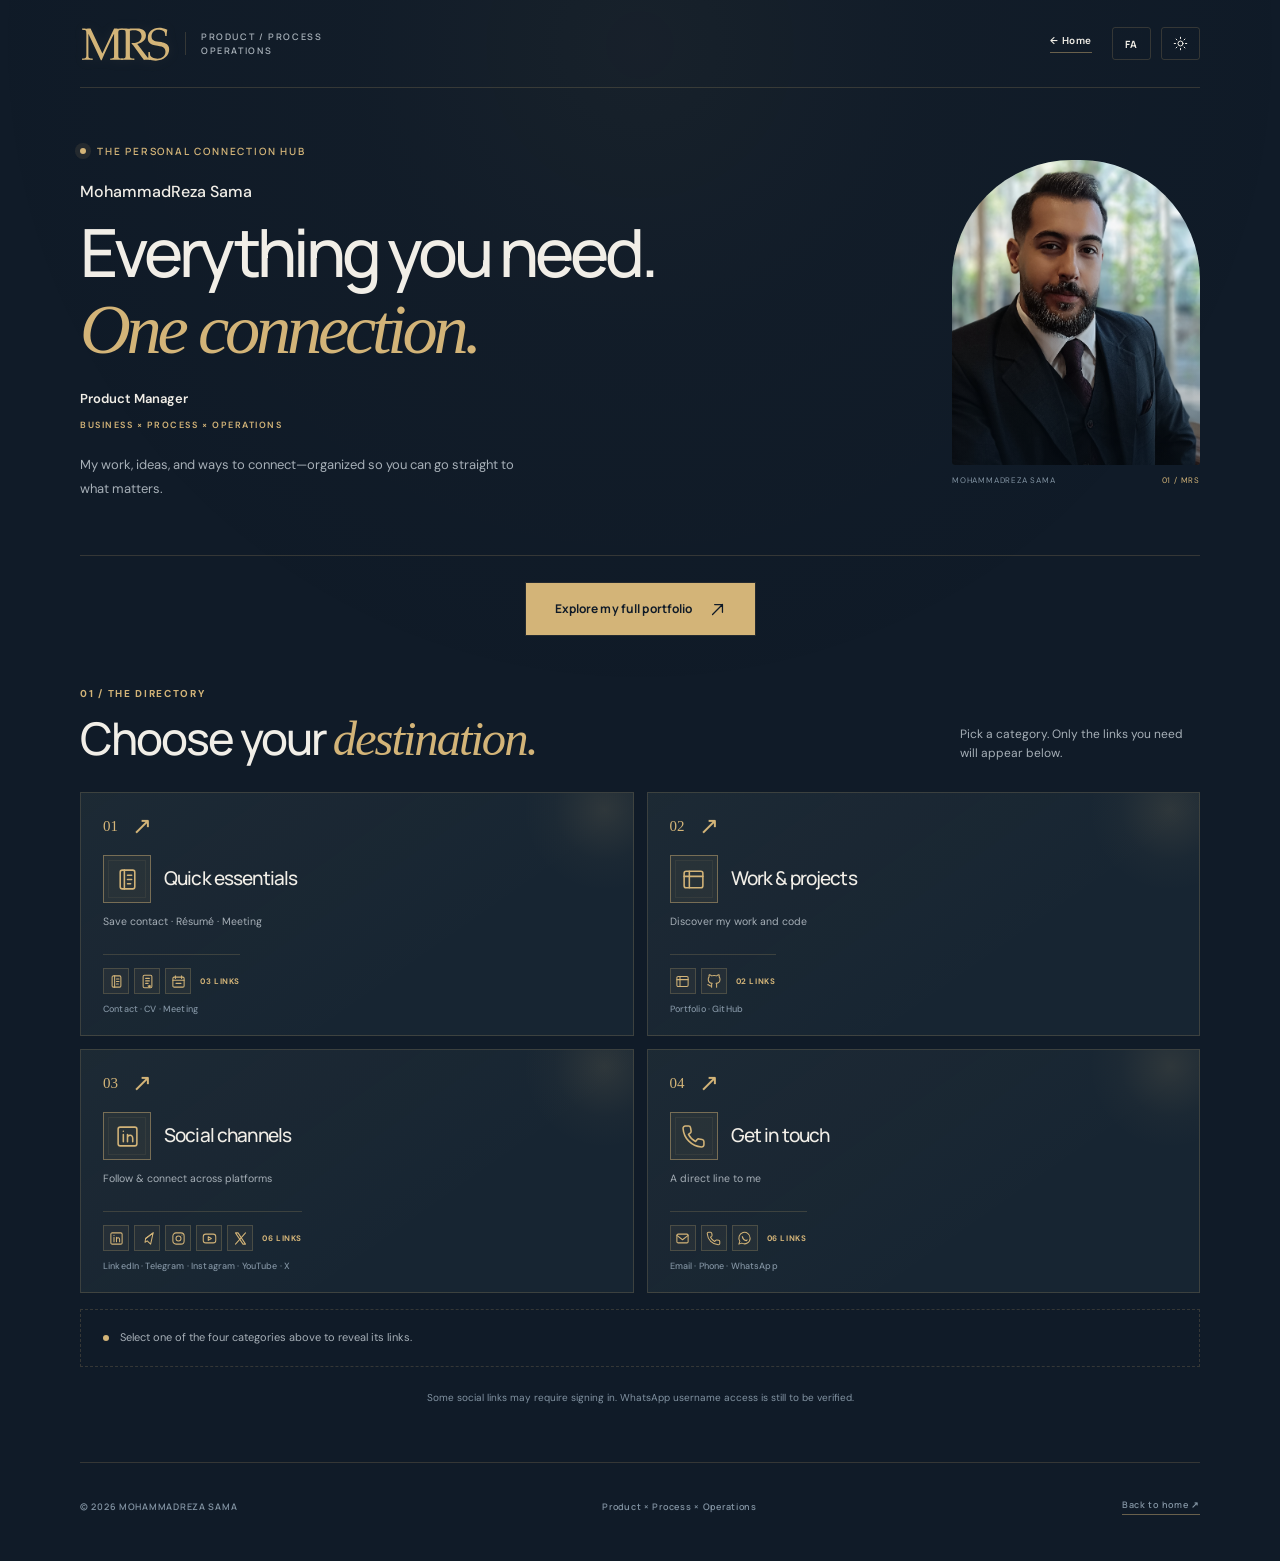
==== commit 7d942bd6: "Add gold portfolio CTA in highlighted gap before link directory" ====
--- a/links/index.html
+++ b/links/index.html
@@ -376,6 +376,34 @@
       .category-preview-names{font-size:7.5px}
     }
 
+
+    /* Highlighted portfolio CTA in the hero-to-directory transition */
+    .portfolio-bridge{display:flex;justify-content:center;align-items:center;padding:27px 0 3px}
+    .portfolio-bridge-action{
+      display:inline-flex;align-items:center;justify-content:center;gap:16px;
+      min-height:52px;padding:14px 28px;border:1px solid var(--gold);
+      background:var(--gold);color:#101b28;text-decoration:none;
+      font:700 12px/1.5 "Manrope",sans-serif;letter-spacing:.01em;
+      box-shadow:0 0 0 1px rgba(211,180,120,.1);
+      transition:transform .2s,box-shadow .2s,background .2s;
+      animation:portfolioGlow 3.8s ease-in-out infinite;
+    }
+    .portfolio-bridge-action:hover{
+      transform:translateY(-2px);background:#e7c990;
+      box-shadow:0 8px 27px rgba(211,180,120,.19);
+    }
+    .portfolio-bridge-action:focus-visible{outline:2px solid var(--gold);outline-offset:5px}
+    .portfolio-bridge-action svg{width:17px;height:17px;flex:none;stroke:currentColor}
+    @keyframes portfolioGlow{
+      0%,100%{box-shadow:0 0 0 0 rgba(211,180,120,.08)}
+      50%{box-shadow:0 0 0 7px rgba(211,180,120,.12)}
+    }
+    html[dir="rtl"] .portfolio-bridge-action{font-family:"Vazirmatn",Tahoma,sans-serif}
+    @media(max-width:600px){
+      .portfolio-bridge{padding:20px 0 0}
+      .portfolio-bridge-action{min-height:46px;padding:12px 19px;font-size:11px;gap:12px}
+    }
+    @media(prefers-reduced-motion:reduce){.portfolio-bridge-action{animation:none}}
   </style>
 </head>
 <body>
@@ -417,6 +445,13 @@
           <figcaption class="hero-caption"><span>MOHAMMADREZA SAMA</span><span>01 / MRS</span></figcaption>
         </figure>
       </section>
+
+      <div class="portfolio-bridge">
+        <a class="portfolio-bridge-action" href="../portfolio/">
+          <span data-en="Explore my full portfolio" data-fa="مشاهده پورتفولیوی کامل">Explore my full portfolio</span>
+          <svg viewBox="0 0 24 24" fill="none" stroke-width="1.8" stroke-linecap="round" stroke-linejoin="round" aria-hidden="true"><path d="M5 19 19 5M8 5h11v11"/></svg>
+        </a>
+      </div>
 
       <section class="directory" aria-labelledby="directory-title">
         <div class="directory-top">
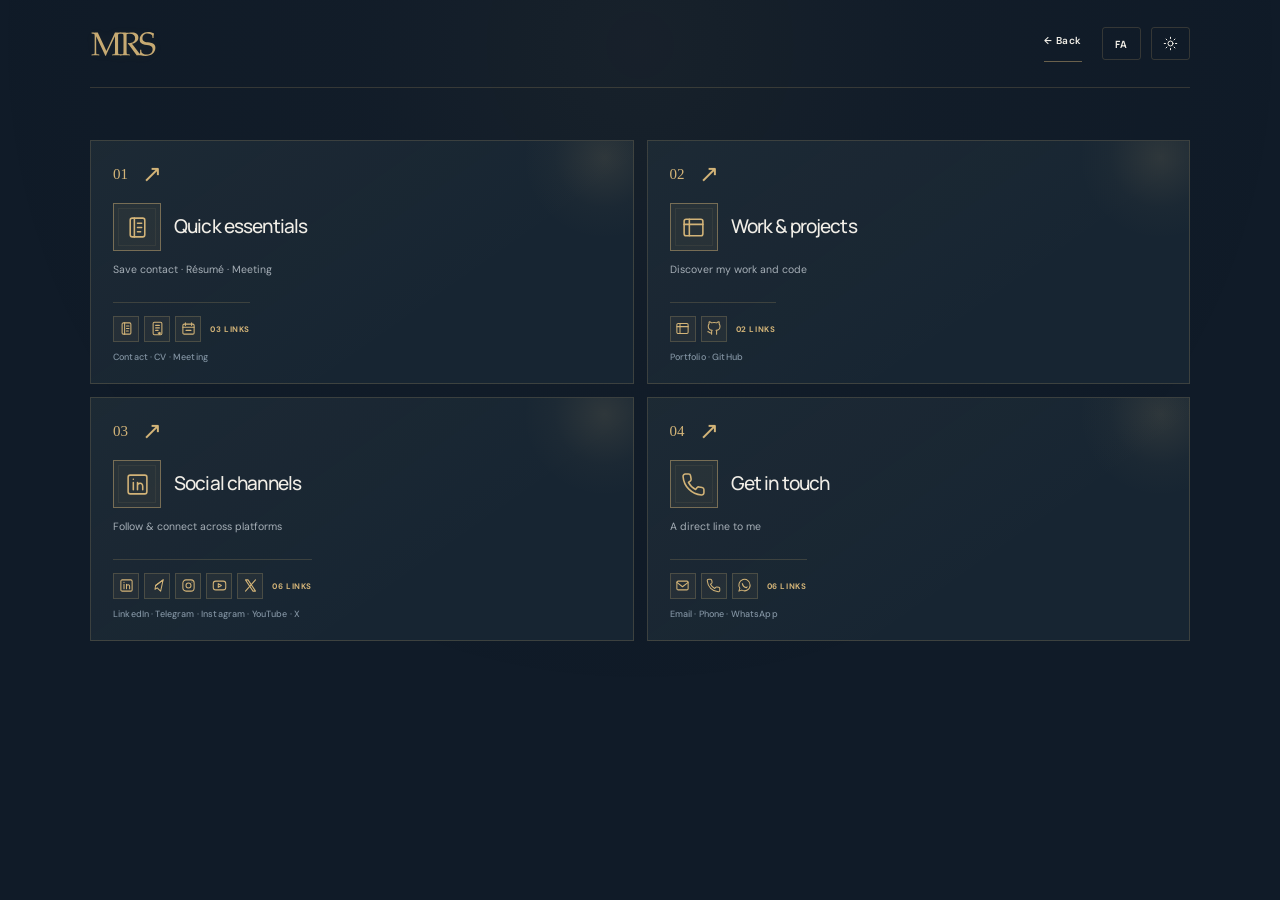
==== commit cbec53d0: "Simplify contact directory, emphasize project stories and refine site navigation" ====
--- a/links/index.html
+++ b/links/index.html
@@ -404,6 +404,10 @@
       .portfolio-bridge-action{min-height:46px;padding:12px 19px;font-size:11px;gap:12px}
     }
     @media(prefers-reduced-motion:reduce){.portfolio-bridge-action{animation:none}}
+
+    /* Four destinations, without the introductory hero or extra calls to action. */
+    .frame{max-width:1100px}.topline{min-height:84px}.mark img{width:66px;height:36px;opacity:.94}.directory{padding-top:52px}.category-grid{margin-top:0}.links-area:empty{display:none}.category-back{border:1px solid var(--line-strong);background:transparent;color:var(--gold);font:600 12px "Manrope",sans-serif;padding:11px 15px;cursor:pointer;margin-bottom:24px;min-height:44px}.category-back:hover{background:rgba(211,180,120,.08)}.back-link{min-height:36px;display:inline-flex;align-items:center}.category-card:focus-visible,.category-back:focus-visible,.back-link:focus-visible{outline:2px solid var(--gold);outline-offset:5px}
+    @media(max-width:600px){.directory{padding-top:28px}.mark img{width:57px;height:32px}.topline{min-height:72px}}
   </style>
 </head>
 <body>
@@ -412,12 +416,11 @@
   <div class="frame">
     <header class="topline">
       <div class="mark" aria-label="MRS identity">
-        <img src="../monogram.svg" alt="MRS" width="90" height="43">
-        <span class="divider" aria-hidden="true"></span>
-        <span class="descriptor">PRODUCT / PROCESS<br>OPERATIONS</span>
+        <img src="../monogram.svg?v=20261101" alt="MRS" width="90" height="43">
+
       </div>
       <div class="top-actions">
-        <a class="back-link" href="../" data-en="← Home" data-fa="← صفحه اصلی">← Home</a>
+        <a class="back-link" id="page-back" href="../" data-en="← Back" data-fa="← بازگشت">← Back</a>
         <div class="controls">
           <button class="control" id="language" type="button" aria-label="Switch language">FA</button>
           <button class="control" id="theme" type="button" aria-label="Switch appearance">
@@ -428,51 +431,14 @@
     </header>
 
     <main id="main">
-      <section class="hero" aria-labelledby="headline">
-        <div class="hero-copy">
-          <p class="eyebrow" data-en="THE PERSONAL CONNECTION HUB" data-fa="درگاه ارتباطی شخصی">THE PERSONAL CONNECTION HUB</p>
-          <p class="hero-name" dir="ltr">MohammadReza Sama</p>
-          <h1 id="headline">
-            <span data-en="Everything you need." data-fa="همه مسیرها،">Everything you need.</span>
-            <em data-en="One connection." data-fa="در یک نقطه.">One connection.</em>
-          </h1>
-          <p class="role" dir="ltr">Product Manager</p>
-          <p class="signature" dir="ltr">BUSINESS × PROCESS × OPERATIONS</p>
-          <p class="intro" data-en="My work, ideas, and ways to connect—organized so you can go straight to what matters." data-fa="کارها، ایده‌ها و راه‌های ارتباطی من؛ مرتب و دسته‌بندی‌شده تا مستقیم به چیزی برسی که دنبالش هستی.">My work, ideas, and ways to connect—organized so you can go straight to what matters.</p>
-        </div>
-        <figure class="hero-picture">
-          <div class="portrait-frame"><img class="portrait" src="../portrait.jpg" alt="MohammadReza Sama" width="248" height="305"></div>
-          <figcaption class="hero-caption"><span>MOHAMMADREZA SAMA</span><span>01 / MRS</span></figcaption>
-        </figure>
-      </section>
-
-      <div class="portfolio-bridge">
-        <a class="portfolio-bridge-action" href="../portfolio/">
-          <span data-en="Explore my full portfolio" data-fa="مشاهده پورتفولیوی کامل">Explore my full portfolio</span>
-          <svg viewBox="0 0 24 24" fill="none" stroke-width="1.8" stroke-linecap="round" stroke-linejoin="round" aria-hidden="true"><path d="M5 19 19 5M8 5h11v11"/></svg>
-        </a>
-      </div>
-
-      <section class="directory" aria-labelledby="directory-title">
-        <div class="directory-top">
-          <div>
-            <p class="directory-kicker" data-en="01 / THE DIRECTORY" data-fa="۰۱ / فهرست ارتباطات">01 / THE DIRECTORY</p>
-            <h2 id="directory-title" class="directory-title"><span data-en="Choose your" data-fa="مسیر دلخواهت را">Choose your</span> <em data-en="destination." data-fa="انتخاب کن.">destination.</em></h2>
-          </div>
-          <p class="directory-help" data-en="Pick a category. Only the links you need will appear below." data-fa="یکی از دسته‌ها را انتخاب کن؛ فقط لینک‌های همان بخش پایین نمایش داده می‌شوند.">Pick a category. Only the links you need will appear below.</p>
-        </div>
+      <section class="directory" aria-label="Contact directory">
         <nav id="category-nav" class="category-grid" aria-label="Link categories"></nav>
         <div class="links-area" id="link-groups" aria-live="polite"></div>
       </section>
 
-      <p class="note" data-en="Some social links may require signing in. WhatsApp username access is still to be verified." data-fa="بعضی شبکه‌ها ممکن است نیاز به ورود داشته باشند. فعال‌بودن لینک نام کاربری واتساپ هنوز نیازمند تأیید است.">Some social links may require signing in. WhatsApp username access is still to be verified.</p>
     </main>
 
-    <footer>
-      <span dir="ltr">© 2026 MOHAMMADREZA SAMA</span>
-      <span data-en="Product × Process × Operations" data-fa="محصول × فرآیند × عملیات">Product × Process × Operations</span>
-      <a href="../" data-en="Back to home ↗" data-fa="بازگشت به خانه ↗">Back to home ↗</a>
-    </footer>
+
   </div>
 </div>
 
@@ -637,7 +603,7 @@
     try { localStorage.setItem(key, value); } catch (_) {}
   }
 
-  let language = readPreference("mrs-links-language", "en") === "fa" ? "fa" : "en";
+  let language = "en";
   let theme = readPreference("mrs-links-theme", "dark") === "light" ? "light" : "dark";
 
   function showToast(message) {
@@ -794,19 +760,7 @@
       navNode.append(card);
     });
 
-    if (activeCategory === null) {
-      const hint = document.createElement("div");
-      hint.className = "selection-placeholder";
-      const dot = document.createElement("i");
-      dot.setAttribute("aria-hidden", "true");
-      const message = document.createElement("span");
-      message.textContent = language === "fa"
-        ? "برای مشاهده لینک‌ها، یکی از چهار دسته بالا را لمس کن."
-        : "Select one of the four categories above to reveal its links.";
-      hint.append(dot, message);
-      groupsNode.append(hint);
-      return;
-    }
+    if (activeCategory === null) return;
 
     const selected = groups[activeCategory];
     const details = categoryDetails[activeCategory];
@@ -832,7 +786,17 @@
     const stack = document.createElement("div");
     stack.className = "stack";
     selected.links.forEach(function (item) { stack.append(makeLink(item)); });
-    panel.append(head, stack);
+    const back = document.createElement("button");
+    back.type = "button";
+    back.className = "category-back";
+    back.textContent = language === "fa" ? "← بازگشت به چهار دسته" : "← Back to categories";
+    back.addEventListener("click", function () {
+      activeCategory = null;
+      window.history.replaceState(null, "", window.location.pathname + window.location.search);
+      renderDirectory();
+      navNode.querySelector("button").focus();
+    });
+    panel.append(back, head, stack);
     groupsNode.append(panel);
   }
 
@@ -872,8 +836,17 @@
     savePreference("mrs-links-theme", theme);
     render();
   });
+  document.getElementById("page-back").addEventListener("click", function(event) {
+    try {
+      const previous = new URL(document.referrer);
+      if (previous.origin === window.location.origin && previous.pathname !== window.location.pathname) {
+        event.preventDefault(); window.history.back();
+      }
+    } catch (_) {}
+  });
   render();
 }());
 </script>
 </body>
 </html>
+
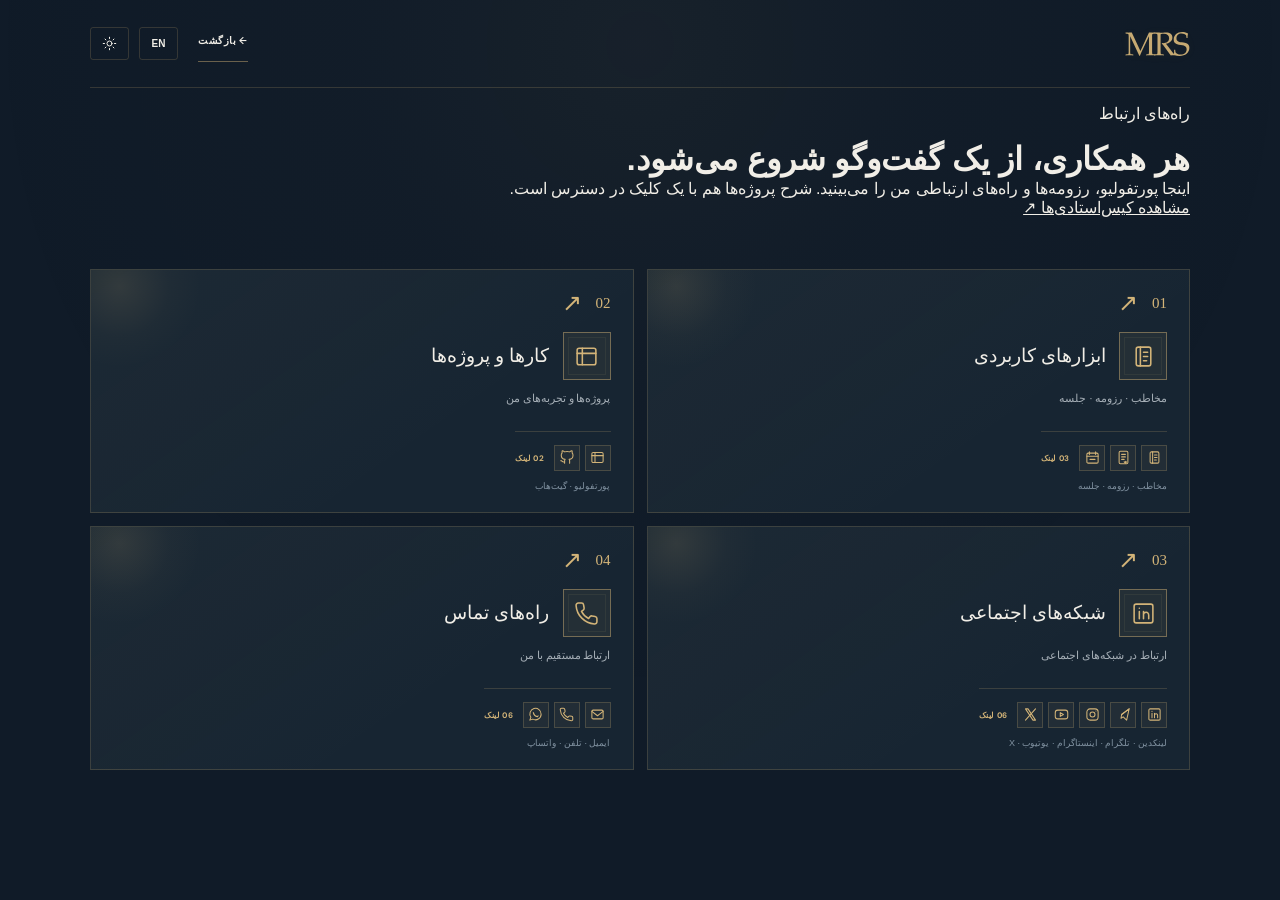
==== commit db85d3e6: "Localize contact page, add clear introduction and align language preferences" ====
--- a/links/index.html
+++ b/links/index.html
@@ -8,7 +8,7 @@
   <meta property="og:type" content="website">
   <meta property="og:title" content="MohammadReza Sama — Connect">
   <meta property="og:description" content="Product Manager · Business × Process × Operations">
-  <meta property="og:image" content="https://mxowl.github.io/portrait.jpg">
+  <meta property="og:image" content="https://mxowl.github.io/portrait.jpg?v=20261110new">
   <title>MohammadReza Sama — Connect</title>
   <link rel="icon" type="image/svg+xml" href="../favicon.svg">
   <link rel="preconnect" href="https://fonts.googleapis.com">
@@ -409,8 +409,9 @@
     .frame{max-width:1100px}.topline{min-height:84px}.mark img{width:66px;height:36px;opacity:.94}.directory{padding-top:52px}.category-grid{margin-top:0}.links-area:empty{display:none}.category-back{border:1px solid var(--line-strong);background:transparent;color:var(--gold);font:600 12px "Manrope",sans-serif;padding:11px 15px;cursor:pointer;margin-bottom:24px;min-height:44px}.category-back:hover{background:rgba(211,180,120,.08)}.back-link{min-height:36px;display:inline-flex;align-items:center}.category-card:focus-visible,.category-back:focus-visible,.back-link:focus-visible{outline:2px solid var(--gold);outline-offset:5px}
     @media(max-width:600px){.directory{padding-top:28px}.mark img{width:57px;height:32px}.topline{min-height:72px}}
   </style>
+<link rel="stylesheet" href="../refresh-2026.css?v=20261110">
 </head>
-<body>
+<body class="links-page">
 
 <div class="world">
   <div class="frame">
@@ -431,6 +432,7 @@
     </header>
 
     <main id="main">
+      <section class="link-intro"><p data-en="LET’S CONNECT" data-fa="راه‌های ارتباط">LET’S CONNECT</p><h1 data-en="A conversation can start here." data-fa="هر همکاری، از یک گفت‌وگو شروع می‌شود.">A conversation can start here.</h1><span data-en="Find my portfolio, résumés and the most direct ways to reach me. The project stories are one click away." data-fa="اینجا پورتفولیو، رزومه‌ها و راه‌های ارتباطی من را می‌بینید. شرح پروژه‌ها هم با یک کلیک در دسترس است.">Find my portfolio, résumés and the most direct ways to reach me. The project stories are one click away.</span><div><a href="../portfolio/#work" class="link-intro-cta" data-en="Explore case studies ↗" data-fa="مشاهده کیس‌استادی‌ها ↗">Explore case studies ↗</a></div></section>
       <section class="directory" aria-label="Contact directory">
         <nav id="category-nav" class="category-grid" aria-label="Link categories"></nav>
         <div class="links-area" id="link-groups" aria-live="polite"></div>
@@ -449,8 +451,8 @@
       <form method="dialog"><button class="modal-close" aria-label="Close" type="submit">×</button></form>
     </div>
     <p class="modal-sub" data-en="Select the language you prefer. Both files are PDFs from my portfolio." data-fa="زبان دلخواه را انتخاب کن. هر دو فایل PDF از پورتفولیوی من هستند.">Select the language you prefer. Both files are PDFs from my portfolio.</p>
-    <a class="download-option" href="../resume-en.pdf" download="MohammadReza-Sama-Resume-EN.pdf"><span>English résumé · PDF</span><span aria-hidden="true">↓</span></a>
-    <a class="download-option" href="../resume-fa.pdf" download="MohammadReza-Sama-Resume-FA.pdf"><span>رزومه فارسی · PDF</span><span aria-hidden="true">↓</span></a>
+    <a class="download-option" href="../resume-en.pdf?v=20261103process" download="MohammadReza-Sama-Resume-EN.pdf"><span>English résumé · PDF</span><span aria-hidden="true">↓</span></a>
+    <a class="download-option" href="../resume-fa.pdf?v=20261103process" download="MohammadReza-Sama-Resume-FA.pdf"><span>رزومه فارسی · PDF</span><span aria-hidden="true">↓</span></a>
   </div>
 </dialog>
 
@@ -603,7 +605,7 @@
     try { localStorage.setItem(key, value); } catch (_) {}
   }
 
-  let language = "en";
+  let language = readPreference("sama-language",readPreference("mrs-links-language","fa"))==="en"?"en":"fa";
   let theme = readPreference("mrs-links-theme", "dark") === "light" ? "light" : "dark";
 
   function showToast(message) {
@@ -828,7 +830,7 @@
 
   languageButton.addEventListener("click", function () {
     language = language === "en" ? "fa" : "en";
-    savePreference("mrs-links-language", language);
+    savePreference("mrs-links-language", language);savePreference("sama-language", language);
     render();
   });
   themeButton.addEventListener("click", function () {
--- a/refresh-2026.css
+++ b/refresh-2026.css
@@ -0,0 +1,158 @@
+
+/* Portfolio refresh · November 2026 · bilingual, responsive and accessible */
+:root{--refresh-radius:20px}
+html[lang="fa"] body{font-family:"Vazirmatn",Tahoma,sans-serif;letter-spacing:0}
+html[lang="fa"] h1,html[lang="fa"] h2,html[lang="fa"] h3,html[lang="fa"] button,html[lang="fa"] .role,html[lang="fa"] .choice-title,html[lang="fa"] .person-name{font-family:"Vazirmatn",Tahoma,sans-serif;letter-spacing:0}
+html[lang="fa"] .eyebrow,html[lang="fa"] .kicker,html[lang="fa"] .project-meta,html[lang="fa"] .visual-label,html[lang="fa"] .sidebar-caption,html[lang="fa"] .process{letter-spacing:0}
+a,button,[role=button]{transition:color .22s,border-color .22s,background-color .22s,transform .22s}
+a:focus-visible,button:focus-visible,summary:focus-visible{outline:2px solid var(--gold);outline-offset:4px}
+@media(prefers-reduced-motion:reduce){*,*:before,*:after{scroll-behavior:auto!important;transition-duration:.001ms!important;animation-duration:.001ms!important}}
+/* Hub: a professional introduction rather than a link-only directory */
+.hub-page .shell{width:min(100%,1210px)}
+.hub-page .head{min-height:91px;height:auto;padding-block:15px}
+.hub-page .hub-nav{display:flex;align-items:center;gap:23px}
+.hub-page .hub-nav a{font-size:12px;color:var(--muted);white-space:nowrap}
+.hub-page .hub-nav a:hover{color:var(--gold)}
+.hub-page .hero{min-height:560px;grid-template-columns:minmax(0,1.15fr) minmax(260px,.75fr);gap:7%;padding:65px 0 67px}
+.hub-page .person-name{font-size:17px;font-weight:700;text-align:start;margin:0 0 17px}
+.hub-page .name-alias{font-size:.8em;opacity:.75}
+.hub-page .role{font-size:14px;text-align:start;color:var(--gold);font-weight:700;margin:0 0 16px}
+.hub-page h1{font-size:clamp(47px,5.4vw,76px);max-width:670px;line-height:1.15}
+.hub-page h1 em{font-size:.92em;line-height:1.3;display:block}
+.hub-page .process{text-align:start;letter-spacing:0;font-size:11px;margin-top:15px}
+.hub-page .intro{font-size:14px;line-height:2;max-width:580px;margin:23px 0 0;color:var(--muted)}
+.hub-page .hub-actions{display:flex;gap:12px;flex-wrap:wrap;margin-top:28px}
+.hub-page .hub-action{display:inline-flex;align-items:center;justify-content:center;border:1px solid var(--gold-line);background:var(--gold);color:#142334;min-height:44px;padding:10px 18px;font-size:12px;font-weight:700;border-radius:7px}
+.hub-page .hub-action.secondary{background:transparent;color:var(--ink);border-color:var(--line)}
+.hub-page .hub-action:hover{transform:translateY(-2px)}
+.hub-page .photo-wrap{width:min(100%,365px);justify-self:center;padding:8px;border:1px solid var(--gold-line);background:linear-gradient(135deg,rgba(211,180,120,.14),transparent 45%);border-radius:28px 140px 28px 28px}
+.hub-page .photo{border-radius:22px 132px 22px 22px;width:100%;height:440px;object-fit:cover;object-position:center 29%;filter:none}
+.hub-page .photo-wrap:after{display:none}
+.hub-page .portrait-note{position:absolute;inset-inline-start:0;bottom:18px;background:rgba(17,29,42,.9);color:#f6eee0;padding:11px 17px;border:1px solid var(--gold-line);border-radius:0 9px 9px 0;font-size:11px;backdrop-filter:blur(8px)}
+.hub-page .portrait-note strong{color:#e6c891;display:block;font-size:12px}
+.hub-page .hub-context{padding:25px 0 34px;border-bottom:1px solid var(--line);display:grid;grid-template-columns:minmax(0,1fr) auto;align-items:center;gap:30px}
+.hub-page .hub-context strong{display:block;font-size:14px;color:var(--ink);margin-bottom:5px}
+.hub-page .hub-context p{max-width:780px;font-size:12px;line-height:1.95;color:var(--muted);margin:0}
+.hub-page .hub-context .pill-group{display:flex;gap:7px;flex-wrap:wrap;justify-content:flex-end}
+.hub-page .hub-context .pill{border:1px solid var(--gold-line);color:var(--gold);border-radius:20px;padding:6px 10px;font-size:10px;white-space:nowrap}
+.hub-page .hub-section{padding:65px 0 50px;border-bottom:1px solid var(--line)}
+.hub-page .hub-section-head{display:flex;justify-content:space-between;align-items:end;gap:24px;margin-bottom:27px}
+.hub-page .hub-section h2{font-size:clamp(27px,3.4vw,43px);line-height:1.3;margin:0;max-width:660px;font-weight:600}
+.hub-page .hub-section-head>p{color:var(--muted);font-size:12px;line-height:1.9;margin:0;max-width:300px}
+.hub-page .hub-cases{display:grid;grid-template-columns:repeat(3,minmax(0,1fr));gap:15px}
+.hub-page .hub-case{display:flex;flex-direction:column;min-height:255px;background:var(--panel);border:1px solid var(--line);padding:23px 22px;position:relative;border-radius:14px}
+.hub-page .hub-case:before{content:"";width:30px;height:2px;background:var(--gold);margin-bottom:26px}
+.hub-page .hub-case:hover{transform:translateY(-3px);border-color:var(--gold-line)}
+.hub-page .hub-case .small-label{color:var(--gold);font-size:10px;margin-bottom:8px}
+.hub-page .hub-case h3{font-size:20px;line-height:1.45;margin:0 0 12px;font-weight:650}
+.hub-page .hub-case p{font-size:12px;line-height:1.95;color:var(--muted);margin:0 0 18px}
+.hub-page .hub-case .go{color:var(--gold);font-size:11px;margin-top:auto;font-weight:700}
+.hub-page .guide{padding-block:60px 50px}
+.hub-page .guide h2{font-size:clamp(28px,3.4vw,42px)}
+.hub-page .choice{border-radius:12px}
+.hub-page .choice-title{font-size:21px}
+.hub-page .hub-principles{display:grid;grid-template-columns:repeat(3,1fr);gap:17px}
+.hub-page .hub-principles article{border-top:1px solid var(--gold-line);padding-top:18px}
+.hub-page .hub-principles b{color:var(--gold);font-size:12px}
+.hub-page .hub-principles h3{font-size:18px;line-height:1.65;margin:12px 0 7px}
+.hub-page .hub-principles p{font-size:12px;line-height:2;color:var(--muted);margin:0}
+.hub-page .site-footer{display:flex;align-items:center;justify-content:space-between;gap:15px;padding-block:30px 35px;height:auto;min-height:0;margin-top:25px;border-top:1px solid var(--line)}
+.hub-page .site-footer p{margin:0;color:var(--muted);font-size:11px}
+.hub-page .site-footer .footer-links{display:flex;gap:20px;flex-wrap:wrap}
+.hub-page .site-footer a{font-size:11px;color:var(--ink)}
+.hub-page .site-footer a:hover{color:var(--gold)}
+/* Portfolio: focus on the narrative, evidence, and a dignified photograph crop */
+.portfolio-page .portrait-frame{border-radius:24px 145px 24px 24px;border:1px solid #d3b4784a;height:510px}
+.portfolio-page .portrait-frame img{filter:none!important;object-position:50% 28%}
+.portfolio-page .portrait-shade{background:linear-gradient(0deg,rgba(11,22,36,.15),transparent 32%)}
+.portfolio-page .hero .intro{max-width:585px;line-height:2}
+.portfolio-page .hero-foot{letter-spacing:0;line-height:2}
+.portfolio-page .trust{gap:18px}
+.portfolio-page .projects{gap:28px 22px}
+.portfolio-page .project{border:1px solid var(--line);border-radius:14px;overflow:hidden;background:var(--panel);transition:border-color .25s,transform .25s,box-shadow .25s}
+.portfolio-page .project:hover{border-color:#d3b47870;transform:translateY(-3px);box-shadow:0 14px 38px #0002}
+.portfolio-page .project-visual{height:235px;border:0}
+.portfolio-page .project-body{padding:23px 24px 23px}
+.portfolio-page .project h3{line-height:1.5}
+.portfolio-page .project p{line-height:1.9}
+.portfolio-page .project-meta{letter-spacing:0;line-height:1.65}
+.portfolio-page .project-details-button{margin-top:10px;padding-top:13px;border-top:1px solid var(--line)}
+.portfolio-page .section-head>p{line-height:1.95}
+.portfolio-page .story-section{padding-block:85px}
+.portfolio-page .story-lead{max-width:690px;line-height:2}
+.portfolio-page .story-grid{display:grid;grid-template-columns:repeat(3,minmax(0,1fr));gap:16px;margin-top:34px}
+.portfolio-page .story-card{border:1px solid var(--line);border-radius:16px;background:var(--panel);padding:24px 23px 25px;display:flex;flex-direction:column}
+.portfolio-page .story-card .story-index{color:var(--gold);font-size:12px;letter-spacing:.05em;border-bottom:1px solid var(--line);padding-bottom:16px;margin-bottom:22px}
+.portfolio-page .story-card h3{font-size:22px;line-height:1.5;margin-bottom:12px}
+.portfolio-page .story-card dl{margin:0}
+.portfolio-page .story-card dt{color:var(--gold);font-size:11px;font-weight:700;margin-top:14px}
+.portfolio-page .story-card dd{margin:4px 0 0;color:var(--muted);font-size:12px;line-height:2}
+.portfolio-page .story-card a{margin-top:auto;padding-top:20px;color:var(--gold);font-size:12px}
+.portfolio-page .story-card a:hover{text-decoration:underline}
+.portfolio-page .focus-section{padding-block:94px;background:linear-gradient(180deg,rgba(211,180,120,.055),transparent)}
+.portfolio-page .focus-grid{display:grid;grid-template-columns:repeat(2,minmax(0,1fr));gap:16px}
+.portfolio-page .focus-card{padding:26px 27px 25px;border:1px solid var(--line);border-radius:15px;background:rgba(33,49,63,.35)}
+.portfolio-page .focus-card .focus-no{color:var(--gold);font-size:12px}
+.portfolio-page .focus-card h3{font-size:22px;line-height:1.5;margin:15px 0 10px}
+.portfolio-page .focus-card p{font-size:13px;line-height:2;margin:0}
+.portfolio-page .focus-card strong{display:block;margin-top:20px;color:var(--gold);font-size:11px;font-weight:600}
+.portfolio-page .proof-strip{display:grid;grid-template-columns:repeat(3,minmax(0,1fr));gap:12px;margin-top:30px}
+.portfolio-page .proof-strip div{padding:18px 20px;background:var(--panel);border:1px solid var(--line);border-radius:10px}
+.portfolio-page .proof-strip strong{display:block;color:var(--gold);font-size:20px}
+.portfolio-page .proof-strip span{display:block;color:var(--muted);font-size:11px;margin-top:4px;line-height:1.8}
+.portfolio-page .fine{line-height:2}
+.portfolio-page .story-section .section-head{margin-bottom:15px}
+.portfolio-page .orbital-caption{font-size:11px;color:var(--muted)}
+.portfolio-page .case-metric{padding:15px 18px;background:rgba(211,180,120,.08);border:1px solid var(--line);border-radius:10px;margin:20px 0}
+.portfolio-page .case-metric strong{color:var(--gold);font-size:12px}
+.portfolio-page .case-metric p{margin:8px 0 0;line-height:1.95}
+.portfolio-page dialog#case{max-height:min(86vh,900px)}
+/* Resilience in small screens */
+@media(max-width:1050px){
+ .hub-page .hub-nav{gap:12px}
+ .hub-page .hub-cases{gap:10px}
+ .portfolio-page .story-grid{grid-template-columns:1fr 1fr}
+}
+@media(max-width:760px){
+ .hub-page .head{min-height:73px}
+ .hub-page .hub-nav{display:none}
+ .hub-page .shell{padding-inline:20px}
+ .hub-page .hero{grid-template-columns:minmax(0,1fr) 155px;gap:15px;min-height:0;padding:38px 0 37px}
+ .hub-page .person-name{font-size:12px;margin-bottom:11px}
+ .hub-page .role{font-size:11px;margin:0 0 8px}
+ .hub-page h1{font-size:clamp(29px,6.3vw,43px);line-height:1.22}
+ .hub-page h1 em{font-size:1em}
+ .hub-page .process{font-size:9px}
+ .hub-page .intro{font-size:11px;line-height:1.9;margin-top:12px}
+ .hub-page .hub-actions{margin-top:15px;gap:8px}
+ .hub-page .hub-action{font-size:10px;padding:8px 10px;min-height:38px}
+ .hub-page .photo-wrap{width:100%;border-radius:17px 70px 17px 17px;padding:5px}
+ .hub-page .photo{height:235px;border-radius:12px 64px 12px 12px}
+ .hub-page .portrait-note{display:none}
+ .hub-page .hub-context{grid-template-columns:1fr;gap:12px}
+ .hub-page .hub-context .pill-group{justify-content:flex-start}
+ .hub-page .hub-section{padding-block:48px 35px}
+ .hub-page .hub-section-head{display:block}
+ .hub-page .hub-section-head>p{margin-top:12px;max-width:none}
+ .hub-page .hub-cases{grid-template-columns:1fr}
+ .hub-page .hub-case{min-height:0;padding:20px}
+ .hub-page .hub-case:before{margin-bottom:13px}
+ .hub-page .hub-case h3{font-size:19px}
+ .hub-page .hub-principles{grid-template-columns:1fr;gap:15px}
+ .hub-page .guide{padding-block:45px 35px}
+ .hub-page .site-footer{flex-wrap:wrap}
+ .portfolio-page .portrait-frame{height:410px;border-radius:20px 90px 20px 20px}
+ .portfolio-page .story-grid,.portfolio-page .focus-grid{grid-template-columns:1fr}
+ .portfolio-page .story-section,.portfolio-page .focus-section{padding-block:60px}
+ .portfolio-page .story-card,.portfolio-page .focus-card{padding:22px}
+ .portfolio-page .proof-strip{grid-template-columns:1fr;gap:9px}
+}
+@media(max-width:450px){
+ .hub-page .hero{grid-template-columns:minmax(0,1fr) 106px;gap:12px}
+ .hub-page .person-name{font-size:11px}
+ .hub-page h1{font-size:clamp(23px,6vw,31px)}
+ .hub-page .photo{height:176px}
+ .hub-page .hub-action{font-size:9px}
+ .portfolio-page .story-card h3,.portfolio-page .focus-card h3{font-size:20px}
+}
+html[data-theme="light"] .portfolio-page .focus-card{background:rgba(255,255,255,.55)}
